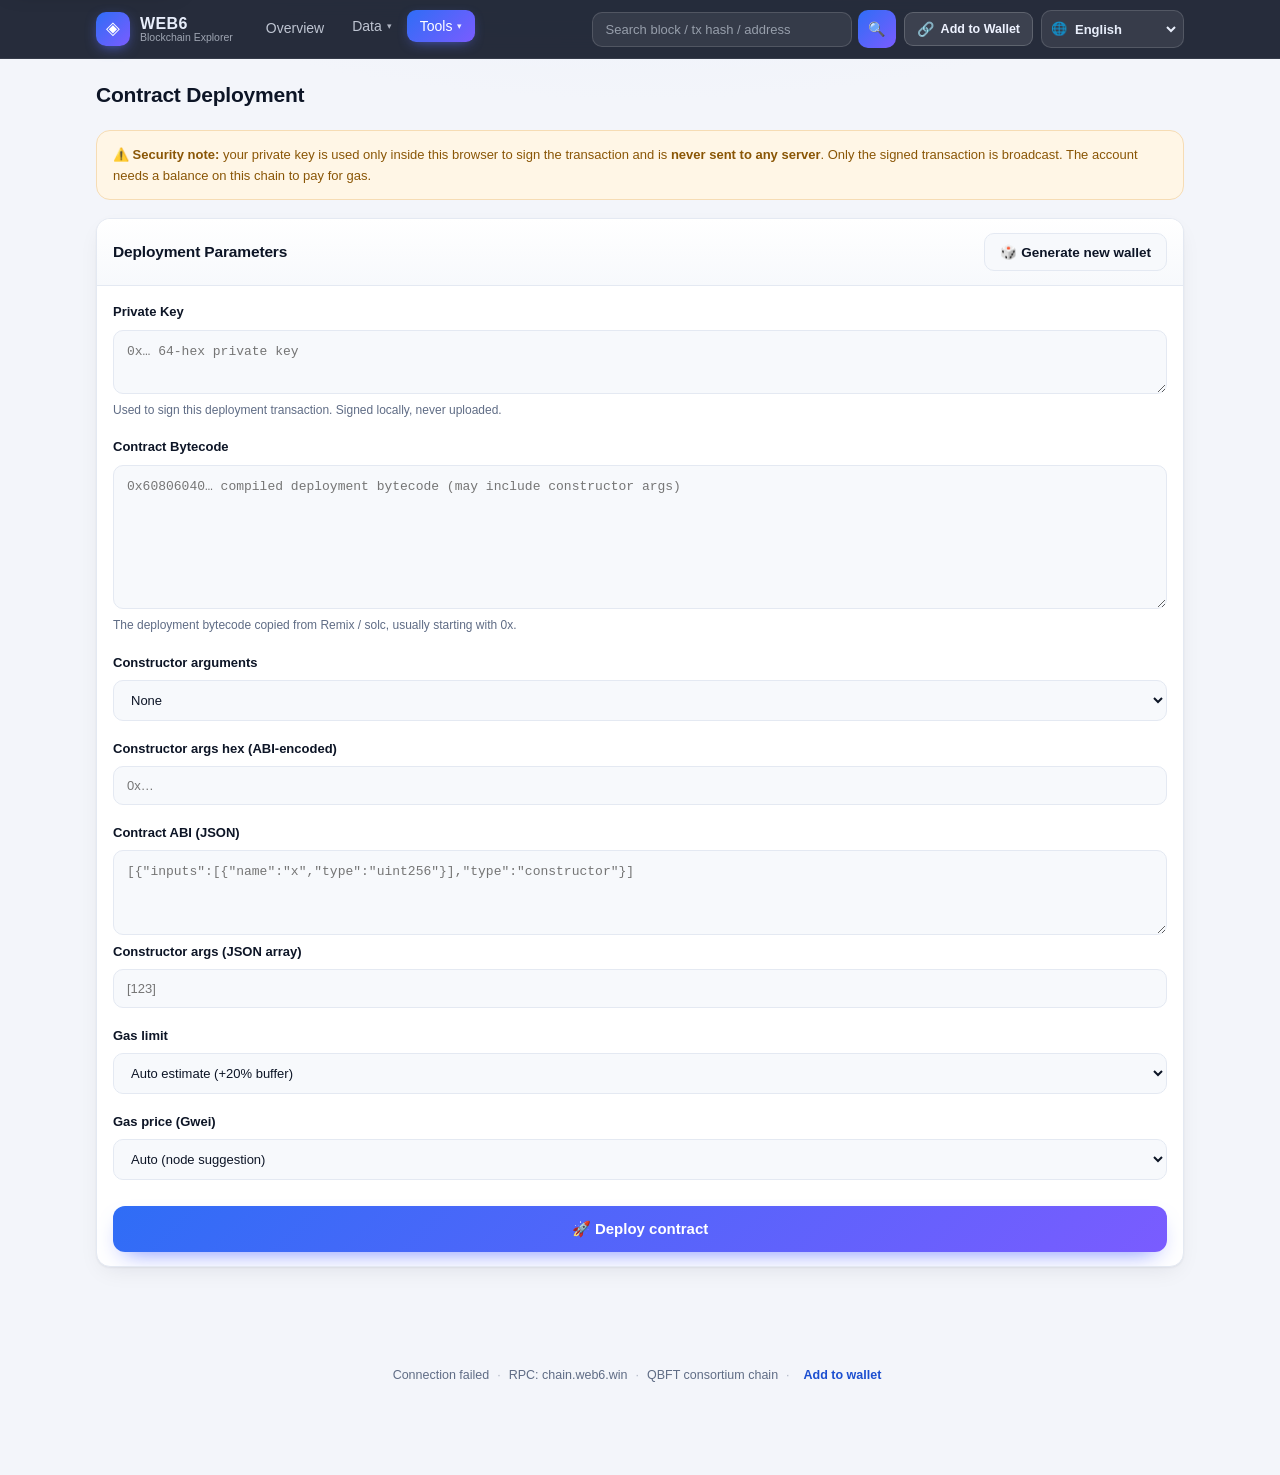
==== deploy.html @ 09efbbb0 "create" ====
<!DOCTYPE html>
<html lang="zh">
<head>
  <meta charset="UTF-8" />
  <!-- 首屏前先定好 <html lang> 與 dir：module script 是延遲執行的，
       等到它跑起來才切 dir，阿拉伯語／烏爾都語使用者會先看到一幀 LTR 版面才翻正。 -->
  <script>
    (function () {
      var RTL = { ar: 1, ur: 1 };
      try {
        var l = localStorage.getItem("web6.lang");
        if (!l) return;
        document.documentElement.lang = l;
        if (RTL[l]) document.documentElement.dir = "rtl";
      } catch (e) { /* 私密模式下 localStorage 不可用，保持預設 */ }
    })();
  </script>
  <meta name="viewport" content="width=device-width, initial-scale=1.0, viewport-fit=cover" />
  <meta name="theme-color" content="#0b1220" />
  <title>WEB6 Blockchain Explorer · Deploy</title>
  <meta name="description" content="WEB6 consortium chain — contract deployment in the browser (local signing, private key never uploaded)" />
  <!-- 社群分享卡：連結在 IM / 社群被轉發時顯示正確標題與摘要 -->
  <meta property="og:type" content="website" />
  <meta property="og:site_name" content="WEB6 Explorer" />
  <meta property="og:title" content="WEB6 Blockchain Explorer · Deploy" />
  <meta property="og:description" content="WEB6 consortium chain — contract deployment in the browser (local signing, private key never uploaded)" />
  <meta property="og:locale" content="zh_CN" />
  <meta name="twitter:card" content="summary" />
  <meta name="twitter:title" content="WEB6 Blockchain Explorer · Deploy" />
  <meta name="twitter:description" content="WEB6 consortium chain — contract deployment in the browser (local signing, private key never uploaded)" />
  <!-- 全站資料都來自此 RPC 節點，預先建連可省掉一次 DNS + TLS 握手 -->
  <link rel="preconnect" href="https://chain.web6.win" crossorigin />
  <link rel="dns-prefetch" href="https://chain.web6.win" />
  <link rel="icon" href="data:image/svg+xml,<svg xmlns='http://www.w3.org/2000/svg' viewBox='0 0 32 32'><rect width='32' height='32' rx='7' fill='%232f6df6'/><text x='16' y='23' font-size='20' text-anchor='middle' fill='white' font-family='sans-serif'>&#9672;</text></svg>" />
  <link rel="stylesheet" href="assets/css/styles.css" />
</head>
<body>
  <!-- 鍵盤 / 螢幕閱讀器：第一個可聚焦元素，可直接跳過頂欄 -->
  <a class="skip-link" href="#view" data-i18n="a11y.skip">跳到主要内容</a>
  <header class="topbar" id="topbar"></header>

  <main id="view" class="view" tabindex="-1">
    <div class="container">
      <div class="page-title">
        <h1 data-i18n="dep.title">合约部署</h1>
      </div>

      <div class="deploy-warn" data-i18n-html="dep.warn"></div>

      <div class="panel">
        <div class="panel-head">
          <h2 data-i18n="dep.params">部署参数</h2>
          <button id="genWallet" class="btn" type="button" data-i18n="dep.genWallet">🎲 生成新钱包</button>
        </div>
        <div class="kv deploy-form">
          <div class="field">
            <label for="privKey" data-i18n="dep.privKey">私钥（Private Key）</label>
            <textarea id="privKey" rows="2" spellcheck="false" data-i18n-ph="dep.privKeyPh"></textarea>
            <div class="hint" data-i18n="dep.privKeyHint"></div>
          </div>

          <div class="field">
            <label for="bytecode" data-i18n="dep.bytecode">合约字节码（Bytecode）</label>
            <textarea id="bytecode" rows="6" spellcheck="false" data-i18n-ph="dep.bytecodePh"></textarea>
            <div class="hint" data-i18n="dep.bytecodeHint"></div>
          </div>

          <div class="field">
            <label for="ctorMode" data-i18n="dep.ctorMode">构造函数参数</label>
            <select id="ctorMode">
              <option value="none" data-i18n="dep.ctorNone">无</option>
              <option value="hex" data-i18n="dep.ctorHex">附加 ABI 编码的 Hex</option>
              <option value="abi" data-i18n="dep.ctorAbi">通过 ABI 自动编码</option>
            </select>
          </div>

          <div class="field" id="ctorHexField" hidden>
            <label for="ctorHex" data-i18n="dep.ctorHexLabel">构造函数参数 Hex（ABI 编码）</label>
            <input id="ctorHex" spellcheck="false" placeholder="0x…" />
          </div>

          <div class="field" id="ctorAbiField" hidden>
            <label for="ctorAbi" data-i18n="dep.ctorAbiLabel">合约 ABI（JSON）</label>
            <textarea id="ctorAbi" rows="3" spellcheck="false" placeholder='[{"inputs":[{"name":"x","type":"uint256"}],"type":"constructor"}]'></textarea>
            <label for="ctorArgs" data-i18n="dep.ctorArgsLabel">构造函数参数（JSON 数组）</label>
            <input id="ctorArgs" spellcheck="false" placeholder="[123]" />
          </div>

          <div class="field">
            <label for="gasMode" data-i18n="dep.gasMode">Gas 上限</label>
            <select id="gasMode">
              <option value="auto" data-i18n="dep.gasAuto">自动估算（含 20% 余量）</option>
              <option value="manual" data-i18n="dep.gasManual">手动设置</option>
            </select>
            <input id="gasLimit" type="number" min="21000" step="1000" placeholder="3000000" hidden />
          </div>

          <div class="field">
            <label for="priceMode" data-i18n="dep.priceMode">Gas 价格（Gwei）</label>
            <select id="priceMode">
              <option value="auto" data-i18n="dep.priceAuto">自动（节点建议）</option>
              <option value="manual" data-i18n="dep.priceManual">手动设置</option>
            </select>
            <input id="gasPrice" type="number" min="0" step="any" placeholder="1" hidden />
          </div>

          <button id="deployBtn" class="deploy-submit" type="button" data-i18n="dep.submit">🚀 部署合约</button>
        </div>
      </div>

      <div id="deployResult"></div>
    </div>
  </main>

  <footer class="footer" id="footer"></footer>

  <nav class="tabbar" id="tabbar"></nav>

  <div id="toast" class="toast" role="status" aria-live="polite"></div>

  <script type="module">
    import { setupChrome } from "./assets/js/chrome.js";
    import { initDeploy } from "./assets/js/deploy.js";
    setupChrome("deploy", initDeploy);
  </script>
  <noscript>
    <p class="noscript">WEB6 區塊鏈瀏覽器需要 JavaScript 才能載入鏈上資料，請開啟 JavaScript 後重新整理。</p>
  </noscript>
</body>
</html>
---- assets/css/styles.css ----
/* =====================================================================
   WEB6 區塊鏈瀏覽器 — 樣式表
   結構： tokens → 基礎 → 頂欄 → Hero → 卡片 → 表格 → 按鈕 → Modal
          → 骨架屏 → 驗證人 → 頁腳/底欄 → 部署表單 → 響應式
   ===================================================================== */

/* ===== Design tokens ===== */
:root {
  --bg: #f3f5fa;
  --bg-grad: radial-gradient(1200px 500px at 50% -200px, #e8eeff 0%, transparent 60%);
  --surface: #ffffff;
  --surface-2: #f7f9fc;
  --surface-3: #eef1f7;
  --text: #0d1526;
  --muted: #5f6c85;
  --border: #e4e9f2;
  --border-strong: #d3dae8;

  --brand-1: #2f6df6;
  --brand-2: #7a5cff;
  --accent: #2f6df6;
  --accent-soft: #e9f0ff;
  --accent-ink: #1c4fd0;

  --ok: #16a34a;
  --fail: #e11d48;
  --pending: #d97706;
  --teal: #0d9488;
  --warn: #b45309;
  /* 文字專用色：--teal / --warn 本身只夠當填色與邊框，直接當文字色壓在
     18% 同色底片上只有 3.02:1 / 3.92:1（12px 需要 4.5:1，a11y 审计实测值）。
     沿用 --accent / --accent-ink 的慣例：不帶後綴的是填色，-ink 才是文字。 */
  --teal-ink: #115e59;   /* 壓在 18% teal 底片上 = 6.12:1 */
  --warn-ink: #92400e;   /* 壓在 18% warn 底片上 = 5.53:1 */

  --shadow-xs: 0 1px 2px rgba(13, 21, 38, .05);
  --shadow: 0 1px 2px rgba(13, 21, 38, .05), 0 8px 24px -8px rgba(13, 21, 38, .10);
  --shadow-lift: 0 2px 6px rgba(13, 21, 38, .07), 0 18px 40px -14px rgba(13, 21, 38, .22);
  --ring: 0 0 0 3px color-mix(in srgb, var(--accent) 26%, transparent);

  --radius-sm: 9px;
  --radius: 14px;
  --radius-lg: 20px;
  --radius-pill: 999px;

  --topbar: #0a1020;
  --topbar-text: #e8eefb;
  --hero-from: #101832;
  --hero-mid: #1a2350;
  --hero-to: #2c1f52;

  --maxw: 1120px;
  --tap: 44px;          /* 最小點擊區 */
  --z-topbar: 50;
  --z-tabbar: 60;
  --z-toast: 200;
  --z-modal: 300;
  --ease: cubic-bezier(.32, .72, 0, 1);
}

@media (prefers-color-scheme: dark) {
  :root {
    --bg: #070b16;
    --bg-grad: radial-gradient(1200px 500px at 50% -200px, #16203c 0%, transparent 60%);
    --surface: #101828;
    --surface-2: #0c1322;
    --surface-3: #161f33;
    --text: #e9eefa;
    --muted: #94a3bf;
    --border: #1d2740;
    --border-strong: #2a3654;
    --accent: #6f9bff;
    --accent-soft: #16233f;
    --accent-ink: #a9c2ff;
    /* 深色模式：同一組 -ink 也要換（不然 teal 文字壓在深底片上只有 3.81:1）。
       深色下要往亮的方向走才夠對比。 */
    --teal-ink: #2dd4bf;   /* 壓在 18% teal 深底片上 = 7.67:1 */
    --warn-ink: #f0a868;   /* 壓在 18% warn 深底片上 = 7.61:1 */
    --shadow: 0 1px 2px rgba(0, 0, 0, .35), 0 10px 30px -10px rgba(0, 0, 0, .55);
    --shadow-lift: 0 2px 8px rgba(0, 0, 0, .4), 0 22px 48px -16px rgba(0, 0, 0, .7);
    --topbar: #060a13;
    --hero-from: #0b1226;
    --hero-mid: #131c42;
    --hero-to: #241a46;
  }
}

/* ===== 基礎 ===== */
* { box-sizing: border-box; }
html { -webkit-text-size-adjust: 100%; }
html, body { margin: 0; padding: 0; }
body {
  font-family: -apple-system, BlinkMacSystemFont, "Segoe UI", "PingFang SC", "Microsoft YaHei", Roboto, Helvetica, Arial, sans-serif;
  background: var(--bg);
  background-image: var(--bg-grad);
  background-repeat: no-repeat;
  background-attachment: fixed;
  color: var(--text);
  font-size: 15px;
  line-height: 1.55;
  -webkit-font-smoothing: antialiased;
  padding-bottom: calc(76px + env(safe-area-inset-bottom, 0px)); /* 行動端底欄占位 */
}
a { color: var(--accent-ink); text-decoration: none; }
a:hover { text-decoration: underline; }
h1, h2, h3 { letter-spacing: -.01em; }
.muted { color: var(--muted); }
.num { font-variant-numeric: tabular-nums; }
:focus-visible { outline: 2px solid var(--accent); outline-offset: 2px; border-radius: 6px; }
html.modal-open, html.modal-open body { overflow: hidden; }

/* 跳至主要內容：平時移出畫面，鍵盤聚焦時才滑入（無障礙） */
.skip-link {
  position: fixed; top: 8px; inset-inline-start: 8px; z-index: var(--z-modal, 100);
  transform: translateY(-160%);
  background: var(--accent); color: #fff; font-weight: 700; font-size: 14px;
  padding: 10px 16px; border-radius: 10px; box-shadow: 0 8px 24px -8px rgba(8, 13, 26, .5);
  transition: transform .18s var(--ease, ease-out);
}
.skip-link:focus { transform: none; text-decoration: none; }

/* 關閉 JavaScript 時的回退提示 */
.noscript {
  max-width: 620px; margin: 64px auto; padding: 18px 20px;
  background: var(--surface); border: 1px solid var(--border); border-inline-start: 4px solid var(--warn, #d98324);
  border-radius: var(--radius, 12px); color: var(--text); line-height: 1.6;
}

/* ===== 頂欄 ===== */
.topbar {
  position: sticky; top: 0; z-index: var(--z-topbar);
  background: var(--topbar); /* 舊瀏覽器回退 */
  background: color-mix(in srgb, var(--topbar) 88%, transparent);
  -webkit-backdrop-filter: saturate(180%) blur(14px);
  backdrop-filter: saturate(180%) blur(14px);
  color: var(--topbar-text);
  border-bottom: 1px solid rgba(255, 255, 255, .07);
}
.topbar-inner {
  max-width: var(--maxw); margin: 0 auto;
  display: flex; align-items: center; gap: 14px;
  flex-wrap: wrap;
  padding: 10px 16px;
  min-height: 54px;
}
.topbar-right { margin-inline-start: auto; display: flex; align-items: center; gap: 8px; min-width: 0; }

.brand { display: flex; align-items: center; gap: 10px; color: var(--topbar-text); flex: 0 0 auto; }
.brand:hover { text-decoration: none; }
.brand-logo {
  width: 34px; height: 34px; border-radius: 10px;
  display: grid; place-items: center;
  background: linear-gradient(135deg, var(--brand-1), var(--brand-2));
  font-size: 18px; color: #fff; flex: 0 0 auto;
  box-shadow: 0 4px 14px -4px rgba(90, 110, 255, .8);
}
.brand-text { display: flex; flex-direction: column; line-height: 1.08; min-width: 0; }
.brand-text strong { font-size: 16px; letter-spacing: .4px; }
.brand-text small { font-size: 10.5px; opacity: .62; }

/* 主導航（桌面 / 平板可見，手機改用底部 Tab）
   注意一律用 `>` 或 .nav-group-btn 限定：下拉面板裡的連結也是 .nav-main 的後代，
   若讓它們吃到這組「深色頂欄」配色，在淺色面板上會變成看不見的深字。 */
.nav-main { display: flex; gap: 2px; margin-inline-start: 6px; }
.nav-main > a, .nav-main .nav-group-btn {
  color: var(--topbar-text); opacity: .78;
  padding: 8px 13px; border-radius: var(--radius-sm);
  font-size: 14px; font-weight: 500;
  transition: background .16s, opacity .16s;
}
.nav-main > a:hover, .nav-main .nav-group-btn:hover {
  background: rgba(255, 255, 255, .09); text-decoration: none; opacity: 1;
}
.nav-main > a.active, .nav-main .nav-group-btn.active {
  opacity: 1; color: #fff;
  background: linear-gradient(135deg, var(--brand-1), var(--brand-2));
  box-shadow: 0 4px 14px -6px rgba(90, 110, 255, .9);
}

/* 下拉分組（資料 / 工具） */
.nav-group { position: relative; }
.nav-group-btn {
  display: inline-flex; align-items: center; gap: 5px;
  background: none; border: 0; font-family: inherit; cursor: pointer;
  -webkit-tap-highlight-color: transparent;
}
.nav-group-btn:focus-visible, .nav-menu a:focus-visible,
.tab-group-btn:focus-visible, .tab-sheet a:focus-visible {
  outline: 2px solid var(--accent); outline-offset: 2px;
}
/* 展開時箭頭翻轉：這是「目前哪一組是開的」的唯一靜態提示 */
.nav-caret { font-size: 9px; line-height: 1; opacity: .9; transition: transform .16s; }
.nav-group.is-open > .nav-group-btn .nav-caret { transform: rotate(180deg); }

.nav-menu {
  display: none;
  position: absolute; top: calc(100% + 6px); inset-inline-start: 0;
  min-width: 176px; margin: 0; padding: 6px; list-style: none;
  background: var(--surface); border: 1px solid var(--border);
  border-radius: var(--radius); box-shadow: var(--shadow-lift);
  z-index: calc(var(--z-topbar) + 1);
}
.nav-group.is-open > .nav-menu { display: block; }
.nav-menu a {
  display: flex; align-items: center; gap: 9px;
  padding: 9px 11px; border-radius: var(--radius-sm);
  color: var(--text); font-size: 13.5px; font-weight: 600; white-space: nowrap;
}
.nav-menu a:hover { background: var(--surface-2); text-decoration: none; }
.nav-menu a.active {
  color: var(--brand-1);
  background: color-mix(in srgb, var(--brand-1) 12%, transparent);
}
.nav-menu-ico { font-size: 15px; line-height: 1; }

/* 語言切換 */
.lang-switch {
  display: inline-flex; align-items: center; gap: 2px;
  background: rgba(255, 255, 255, .08);
  border: 1px solid rgba(255, 255, 255, .14);
  border-radius: 10px; height: 38px; padding: 0 4px 0 9px; flex: 0 0 auto;
  transition: border-color .16s, background .16s;
}
.lang-switch:hover { border-color: rgba(255, 255, 255, .3); }
/* 焦點指示畫在外框（原本 select 被 outline:none 去掉了指示，鍵盤使用者看不到焦點） */
.lang-switch:focus-within {
  border-color: var(--accent);
  box-shadow: 0 0 0 2px color-mix(in srgb, var(--accent) 40%, transparent);
  box-shadow: 0 0 0 2px rgba(47, 109, 246, .4);
}
.lang-globe { font-size: 13px; opacity: .8; }
.lang-select {
  background: transparent; border: none; cursor: pointer;
  color: var(--topbar-text); font-size: 13px; font-weight: 600;
  padding: 8px 2px; font-family: inherit; max-width: 110px;
}
/* 焦點：外框已由 .lang-switch:focus-within 提供指示，故移除原生 outline；
   同時把字級提到 16px —— iOS 對 < 16px 的控制項會在聚焦時自動放大整個頁面，
   而 max-width 固定，所以頂欄不會被擠動。 */
.lang-select:focus { outline: none; font-size: 16px; }
.lang-select option { color: #0d1526; background: #fff; }

/* 搜尋 */
.search { display: flex; align-items: center; gap: 6px; min-width: 0; }
.search input {
  width: 260px; max-width: 40vw;
  padding: 9px 13px; border-radius: 10px;
  border: 1px solid rgba(255, 255, 255, .14);
  background: rgba(255, 255, 255, .07); color: var(--topbar-text); font-size: 13px;
  transition: border-color .16s, background .16s, box-shadow .16s;
}
.search input::placeholder { color: rgba(232, 238, 251, .55); }
.search input:focus {
  outline: none; border-color: var(--brand-1);
  background: rgba(255, 255, 255, .13); box-shadow: 0 0 0 3px rgba(47, 109, 246, .25);
}
.search button {
  border: none; background: linear-gradient(135deg, var(--brand-1), var(--brand-2));
  color: #fff; cursor: pointer; flex: 0 0 auto;
  width: 38px; height: 38px; border-radius: 10px; font-size: 14px;
  transition: filter .16s, transform .16s;
}
.search button:hover { filter: brightness(1.1); }
.search button:active { transform: scale(.95); }

/* ===== 內容 ===== */
.view { max-width: var(--maxw); margin: 0 auto; padding: 20px 16px 40px; }
.container { display: flex; flex-direction: column; gap: 18px; }

/* ===== Hero ===== */
.hero {
  position: relative; overflow: hidden;
  border-radius: var(--radius-lg);
  padding: 22px 24px;
  color: #eef2ff;
  background: linear-gradient(135deg, var(--hero-from), var(--hero-mid) 48%, var(--hero-to));
  box-shadow: 0 18px 40px -18px rgba(20, 30, 80, .7), inset 0 0 0 1px rgba(255, 255, 255, .07);
}
.hero-glow {
  position: absolute; inset: -40% -10% auto auto; width: 460px; height: 460px;
  background: radial-gradient(circle at 50% 50%, rgba(122, 92, 255, .5), transparent 62%);
  filter: blur(10px); pointer-events: none;
  animation: aurora 16s var(--ease) infinite alternate;
}
.hero-glow::after {
  content: ""; position: absolute; inset-inline-start: -260px; top: 120px; width: 380px; height: 380px;
  background: radial-gradient(circle at 50% 50%, rgba(47, 109, 246, .45), transparent 62%);
}
@keyframes aurora {
  from { transform: translate3d(0, 0, 0) scale(1); }
  to   { transform: translate3d(-40px, 26px, 0) scale(1.12); }
}
.hero-top { position: relative; display: flex; align-items: flex-start; gap: 14px; flex-wrap: wrap; }
.hero-id { display: flex; align-items: center; gap: 13px; min-width: 0; }
.hero-logo {
  width: 46px; height: 46px; border-radius: 14px; flex: 0 0 auto;
  display: grid; place-items: center; font-size: 24px; color: #fff;
  background: linear-gradient(135deg, var(--brand-1), var(--brand-2));
  box-shadow: 0 8px 22px -8px rgba(122, 92, 255, .95);
}
.hero-id-text { min-width: 0; }
.hero-title {
  margin: 0; font-size: 23px; font-weight: 800; letter-spacing: .3px;
  display: flex; align-items: center; gap: 9px; flex-wrap: wrap;
}
.hero-tag {
  font-size: 11px; font-weight: 700; letter-spacing: .3px;
  padding: 3px 9px; border-radius: var(--radius-pill);
  background: rgba(255, 255, 255, .14); color: #dbe4ff;
  border: 1px solid rgba(255, 255, 255, .16);
}
.hero-meta { margin: 4px 0 0; font-size: 12.5px; color: rgba(214, 224, 255, .72); }
.hero-top-right { margin-inline-start: auto; display: flex; align-items: center; gap: 8px; }

.hero-live {
  position: relative; margin-top: 18px;
  display: flex; align-items: baseline; gap: 9px; flex-wrap: wrap;
}
.hero-live-label { font-size: 12.5px; color: rgba(214, 224, 255, .7); font-weight: 600; }
.hero-live-hash { font-size: 15px; color: rgba(214, 224, 255, .45); }
.hero-height-value {
  font-size: clamp(28px, 7vw, 40px); font-weight: 800; line-height: 1.1;
  letter-spacing: -.5px; font-variant-numeric: tabular-nums;
  background: linear-gradient(120deg, #ffffff, #b9c8ff);
  -webkit-background-clip: text; background-clip: text; color: transparent;
}
.hero-live-state {
  font-size: 11.5px; font-weight: 700; color: #8ef0bb;
  background: rgba(34, 197, 94, .16); border: 1px solid rgba(34, 197, 94, .3);
  padding: 2px 9px; border-radius: var(--radius-pill); white-space: nowrap;
}

.hero-actions { position: relative; margin-top: 20px; display: flex; gap: 10px; flex-wrap: wrap; }

.badge {
  font-size: 12px; font-weight: 700; padding: 4px 11px; border-radius: var(--radius-pill);
  background: var(--accent-soft); color: var(--accent-ink);
  border: 1px solid transparent; white-space: nowrap;
}
/* 文字色 #9f4a08 = 5.17:1（原 #b45309 只有 4.28:1，12px 未達 AA 4.5:1） */
.badge-qbft { background: #ffe9d6; color: #9f4a08; }
.hero .badge-qbft {
  background: rgba(251, 191, 36, .16); color: #ffd08a;
  border-color: rgba(251, 191, 36, .28);
}
@media (prefers-color-scheme: dark) { .badge-qbft { background: #3a2410; color: #f0a868; } }

.dot-live {
  width: 8px; height: 8px; border-radius: 50%; background: #22c55e; flex: 0 0 auto;
  box-shadow: 0 0 0 0 rgba(34, 197, 94, .6); animation: pulse 1.8s infinite;
}
@keyframes pulse {
  0% { box-shadow: 0 0 0 0 rgba(34, 197, 94, .55); }
  70% { box-shadow: 0 0 0 8px rgba(34, 197, 94, 0); }
  100% { box-shadow: 0 0 0 0 rgba(34, 197, 94, 0); }
}
.live-pill {
  display: inline-flex; align-items: center; gap: 6px;
  font-size: 12px; font-weight: 600; color: var(--ok);
  background: color-mix(in srgb, var(--ok) 10%, transparent);
  border: 1px solid color-mix(in srgb, var(--ok) 24%, transparent);
  padding: 3px 10px; border-radius: var(--radius-pill); white-space: nowrap;
}

/* ===== 面板 ===== */
.panel {
  background: var(--surface); border: 1px solid var(--border);
  border-radius: var(--radius); box-shadow: var(--shadow); overflow: hidden;
}
.panel + .panel { margin-top: 0; }
.panel-head {
  display: flex; align-items: center; justify-content: space-between; gap: 10px;
  padding: 14px 16px; border-bottom: 1px solid var(--border);
  background: linear-gradient(180deg, var(--surface), var(--surface-2));
}
.panel-head h2 { margin: 0; font-size: 15.5px; font-weight: 700; }
.panel-head > .live-pill, .panel-head > .badge { flex: 0 0 auto; }
.panel-head > .panel-head-actions { margin-inline-start: auto; display: flex; align-items: center; gap: 8px; }
/* 垂直 padding 只擴大點擊區（不改行盒高度）：WCAG 2.5.8 AA 要求 24×24 */
.more { font-size: 13px; font-weight: 600; white-space: nowrap; padding: 3px 2px; }

.page-title { display: flex; align-items: center; gap: 12px; flex-wrap: wrap; }
.page-title h1 { margin: 0; font-size: 21px; font-weight: 800; }
.title-actions { margin-inline-start: auto; display: flex; gap: 8px; align-items: center; flex-wrap: wrap; }

/* ===== 統計卡片 ===== */
.stat-grid { display: grid; gap: 12px; grid-template-columns: repeat(4, minmax(0, 1fr)); }
.stat-grid.small { grid-template-columns: repeat(4, minmax(0, 1fr)); }
.stat-card {
  display: flex; align-items: center; gap: 12px;
  background: var(--surface); border: 1px solid var(--border);
  border-radius: var(--radius); padding: 15px 16px;
  box-shadow: var(--shadow); position: relative; overflow: hidden;
  transition: transform .2s var(--ease), box-shadow .2s var(--ease), border-color .2s;
}
.stat-card::after {
  content: ""; position: absolute; inset-inline-start: 0; top: 14%; bottom: 14%; width: 3px;
  border-radius: 0 3px 3px 0; background: var(--accent);
}
.stat-card:hover { transform: translateY(-2px); box-shadow: var(--shadow-lift); border-color: var(--border-strong); }
.stat-ico {
  width: 38px; height: 38px; border-radius: 11px; flex: 0 0 auto;
  display: grid; place-items: center; font-size: 17px;
  background: var(--surface-3); color: var(--accent-ink);
}
.stat-body { min-width: 0; flex: 1; }
.stat-label { font-size: 12.5px; color: var(--muted); font-weight: 600; }
.stat-value {
  font-size: 21px; font-weight: 800; margin-top: 3px;
  font-variant-numeric: tabular-nums; letter-spacing: -.3px;
}
.stat-sub { font-size: 11.5px; color: var(--muted); margin-top: 1px; }
.stat-card.accent-blue::after { background: #2f6df6; }
.stat-card.accent-blue .stat-ico { background: #e9f0ff; color: #1c4fd0; }
.stat-card.accent-green::after { background: #16a34a; }
.stat-card.accent-green .stat-ico { background: #e6f7ee; color: #12803c; }
.stat-card.accent-purple::after { background: #7a5cff; }
.stat-card.accent-purple .stat-ico { background: #efeaff; color: #6338f0; }
.stat-card.accent-orange::after { background: #f59e0b; }
.stat-card.accent-orange .stat-ico { background: #fff3e0; color: #b45309; }
.stat-card.accent-red::after { background: #e11d48; }
.stat-card.accent-red .stat-ico { background: #ffeaef; color: #c00f3c; }
.stat-card.accent-teal::after { background: #0d9488; }
.stat-card.accent-teal .stat-ico { background: #e2f6f4; color: #0b7268; }
@media (prefers-color-scheme: dark) {
  .stat-card.accent-blue .stat-ico { background: #16233f; color: #8fb0ff; }
  .stat-card.accent-green .stat-ico { background: #0f2a1a; color: #6ee7a8; }
  .stat-card.accent-purple .stat-ico { background: #211a3d; color: #b9a4ff; }
  .stat-card.accent-orange .stat-ico { background: #33240c; color: #f5c072; }
  .stat-card.accent-red .stat-ico { background: #35121e; color: #ff8fa8; }
  .stat-card.accent-teal .stat-ico { background: #0c2c29; color: #5fd8ce; }
}

/* ===== 響應式表格 ===== */
.rtable-wrap { width: 100%; overflow-x: auto; -webkit-overflow-scrolling: touch; }
.rtable { width: 100%; min-width: 0; }
.rhead, .rrow {
  display: grid; grid-template-columns: var(--cols);
  gap: 10px; padding: 11px 16px; align-items: center;
}
.rhead {
  font-size: 11.5px; color: var(--muted); font-weight: 700;
  text-transform: uppercase; letter-spacing: .5px;
  border-bottom: 1px solid var(--border);
  background: var(--surface-2);
  position: sticky; top: 0; z-index: 1;
}
.rrow { border-bottom: 1px solid var(--border); font-size: 13.5px; transition: background .12s; }
.rrow:last-child { border-bottom: none; }
.rrow:hover { background: var(--surface-2); }
.rcell { min-width: 0; overflow: hidden; text-overflow: ellipsis; }
.rempty, .empty-box {
  padding: 40px 18px; text-align: center; color: var(--muted); font-size: 14px;
}
.empty-box::before {
  content: "🗂"; display: block; font-size: 26px; opacity: .5; margin-bottom: 10px;
}
/* 行內雜湊連結：垂直內距不會改變行高（inline 不撐行盒），但把可點區域擴到 ≥24px
   —— 符合 WCAG 2.5.8 (AA) 的最小目標尺寸 */
.hash-link { font-family: ui-monospace, SFMono-Regular, Menlo, Consolas, monospace; font-size: 12.5px; padding: 5px 0; }
.link { font-weight: 600; }
.tag {
  display: inline-block; font-size: 11.5px; font-weight: 700; padding: 2px 8px;
  border-radius: 6px; background: var(--surface-2); color: var(--muted);
  border: 1px solid var(--border); white-space: nowrap;
}
.tag-ok { background: #e5f7ec; color: var(--ok); border-color: #bce9cd; }
.tag-fail { background: #fde8ec; color: var(--fail); border-color: #f6c9d2; }
.tag-pending { background: #fdf1e0; color: var(--pending); border-color: #f6dcb4; }
.tag-contract { background: #eef1ff; color: #4453d6; border-color: #d6ddff; }
.tag-in { background: #e5f7ec; color: var(--ok); border-color: #bce9cd; }
.tag-out { background: #fde8ec; color: var(--fail); border-color: #f6c9d2; }
@media (prefers-color-scheme: dark) {
  .tag-ok { background: #0f2e1c; color: #5fd99a; border-color: #1c4d33; }
  .tag-fail { background: #381521; color: #ff8095; border-color: #5a2233; }
  .tag-pending { background: #3a2c10; color: #f0b35e; border-color: #5a4318; }
  .tag-contract { background: #1c2240; color: #9aa8ff; border-color: #2a3260; }
  .tag-in { background: #0f2e1c; color: #5fd99a; border-color: #1c4d33; }
  .tag-out { background: #381521; color: #ff8095; border-color: #5a2233; }
}

/* ===== KV 表 ===== */
.kv { padding: 6px 16px 14px; }
.kv-row {
  display: grid; grid-template-columns: 190px 1fr; gap: 14px;
  padding: 12px 0; border-bottom: 1px solid var(--border); font-size: 13.5px;
}
.kv-row:last-child { border-bottom: none; }
.kv-key { color: var(--muted); font-weight: 600; }
.kv-val { word-break: break-all; min-width: 0; }
.balance-value { font-size: 15px; font-weight: 700; }

/* ===== 單值 / 代碼 ===== */
.mono { font-family: ui-monospace, SFMono-Regular, Menlo, Consolas, monospace; font-size: 12.5px; word-break: break-all; }
.mono.small { font-size: 11.5px; }
.mono-wrap { display: inline-flex; align-items: center; gap: 6px; max-width: 100%; }
.code-box {
  margin: 0; max-height: 220px; overflow: auto; white-space: pre-wrap; word-break: break-all;
  background: var(--surface-2); border: 1px solid var(--border); border-radius: 10px;
  padding: 12px 14px; font-family: ui-monospace, SFMono-Regular, Menlo, Consolas, monospace;
  font-size: 12px; line-height: 1.5; color: var(--text); max-width: 100%;
}
.copy-btn {
  border: 1px solid var(--border); background: var(--surface-2); color: var(--muted);
  /* 內距讓點擊區 ≥24×24（WCAG 2.5.8 AA） */
  border-radius: 6px; cursor: pointer; padding: 4px 7px; font-size: 12px; line-height: 1.35;
  transition: color .14s, border-color .14s;
}
.copy-btn:hover { color: var(--accent-ink); border-color: var(--accent); }

/* ===== 按鈕系統 ===== */
.btn {
  display: inline-flex; align-items: center; justify-content: center; gap: 7px;
  padding: 9px 15px; border-radius: 10px; font-size: 13.5px; font-weight: 700;
  background: var(--surface-2); color: var(--text);
  border: 1px solid var(--border); cursor: pointer; font-family: inherit;
  transition: transform .14s var(--ease), filter .14s, box-shadow .14s, border-color .14s, background .14s;
  white-space: nowrap; text-decoration: none; min-height: 38px;
}
.btn:hover { text-decoration: none; border-color: var(--border-strong); }
.btn:active { transform: scale(.98); }
.btn:disabled { opacity: .55; cursor: not-allowed; transform: none; }

.btn-primary {
  background: linear-gradient(135deg, var(--brand-1), var(--brand-2));
  color: #fff; border-color: transparent;
  box-shadow: 0 8px 20px -10px rgba(90, 110, 255, .95);
}
.btn-primary:hover { filter: brightness(1.07); border-color: transparent; }
.btn-primary.is-added {
  background: linear-gradient(135deg, #16a34a, #0d9488);
  box-shadow: 0 8px 20px -10px rgba(16, 163, 74, .9);
}
.btn-primary.is-busy { cursor: progress; }

.btn-ghost { background: var(--surface); color: var(--text); }
.btn-ghost:hover { color: var(--accent-ink); border-color: var(--accent); }

.btn-ghost-on-dark {
  background: rgba(255, 255, 255, .1); color: #eef2ff;
  border-color: rgba(255, 255, 255, .18); backdrop-filter: blur(6px);
}
.btn-ghost-on-dark:hover { background: rgba(255, 255, 255, .18); border-color: rgba(255, 255, 255, .34); }

.btn-lg { padding: 12px 20px; font-size: 14.5px; min-height: 46px; border-radius: 12px; }
.btn-sm { padding: 7px 12px; font-size: 12.5px; min-height: 34px; border-radius: 9px; }
.btn-block { width: 100%; }

.icon-btn {
  width: 38px; height: 38px; flex: 0 0 auto;
  display: inline-grid; place-items: center;
  border-radius: 10px; cursor: pointer; font-size: 15px;
  background: rgba(255, 255, 255, .08); color: var(--topbar-text);
  border: 1px solid rgba(255, 255, 255, .14);
  transition: background .15s, transform .15s, border-color .15s;
}
.icon-btn:hover { background: rgba(255, 255, 255, .16); border-color: rgba(255, 255, 255, .3); }
.icon-btn:active { transform: scale(.94); }
.icon-btn-sm {
  width: 30px; height: 30px; font-size: 13px; border-radius: 8px;
  background: var(--surface-2); color: var(--muted); border-color: var(--border);
}
.icon-btn-sm:hover { color: var(--accent-ink); border-color: var(--accent); background: var(--surface-2); }

/* 頂欄裡的錢包按鈕（深色背景） */
.topbar-wallet {
  background: rgba(255, 255, 255, .1); color: #eef2ff; border-color: rgba(255, 255, 255, .18);
  box-shadow: none;
}
.topbar-wallet:hover { background: rgba(255, 255, 255, .18); border-color: rgba(255, 255, 255, .34); filter: none; }
.topbar-wallet.is-added { background: rgba(34, 197, 94, .2); border-color: rgba(34, 197, 94, .4); color: #a7f3c4; }
.wallet-btn-ico { font-size: 14px; line-height: 1; }

/* ===== 分頁 ===== */
.pagination { display: flex; gap: 6px; flex-wrap: wrap; justify-content: center; padding: 16px; }
.page-btn {
  border: 1px solid var(--border); background: var(--surface); color: var(--text);
  padding: 7px 12px; border-radius: 8px; cursor: pointer; font-size: 13px; font-weight: 600;
  min-height: 36px; transition: border-color .14s, color .14s, background .14s;
}
.page-btn:hover:not(:disabled) { border-color: var(--accent); color: var(--accent-ink); }
.page-btn.active { background: linear-gradient(135deg, var(--brand-1), var(--brand-2)); color: #fff; border-color: transparent; }
.page-btn:disabled { opacity: .4; cursor: not-allowed; }

/* ===== 驗證人 ===== */
.valid-grid { display: grid; gap: 12px; grid-template-columns: repeat(2, minmax(0, 1fr)); padding: 16px; }
.valid-card {
  display: flex; gap: 12px; align-items: center;
  border: 1px solid var(--border); border-radius: 12px; padding: 13px 15px;
  background: var(--surface-2);
  transition: border-color .16s, transform .16s var(--ease), box-shadow .16s;
}
.valid-card:hover { border-color: var(--border-strong); transform: translateY(-1px); box-shadow: var(--shadow); }
.valid-avatar {
  width: 44px; height: 44px; border-radius: 12px; flex: 0 0 auto;
  display: grid; place-items: center; font-weight: 800; color: #fff; font-size: 15px;
  /* 刻意不用品牌漸層（--brand-2 起的 #7a5cff 只有 4.37:1）：15px 白字需 ≥4.5:1，
     這兩個色停分別是 5.44:1 / 5.62:1。 */
  background: linear-gradient(135deg, #6a4cec, #2a5fd9);
  box-shadow: 0 6px 16px -8px rgba(90, 110, 255, .95);
}
.valid-body { flex: 1; min-width: 0; }
.valid-addr { margin-bottom: 5px; }
.valid-meta { display: flex; justify-content: space-between; gap: 10px; font-size: 12px; color: var(--muted); margin-bottom: 7px; }
.valid-bar { height: 6px; border-radius: var(--radius-pill); background: var(--border); overflow: hidden; }
.valid-bar-fill {
  height: 100%; border-radius: var(--radius-pill);
  background: linear-gradient(90deg, var(--brand-1), var(--brand-2));
  transition: width .5s var(--ease);
}

/* ===== 頁腳 / 底部 Tab ===== */
.footer {
  max-width: var(--maxw); margin: 0 auto; padding: 18px 16px 8px;
  color: var(--muted); font-size: 12.5px; text-align: center;
  display: flex; gap: 8px; justify-content: center; flex-wrap: wrap; align-items: center;
}
.footer-sep { opacity: .45; }
.footer-link {
  /* 內距讓觸控高度 ≥24px（WCAG 2.5.8 AA 最小目標尺寸） */
  background: none; border: none; padding: 5px 6px; cursor: pointer;
  color: var(--accent-ink); font: inherit; font-weight: 700; border-radius: 6px;
}
.footer-link:hover { text-decoration: underline; }

.tabbar {
  position: fixed; left: 0; right: 0; bottom: 0; z-index: var(--z-tabbar);
  display: none;
  background: var(--surface); /* 舊瀏覽器回退 */
  background: color-mix(in srgb, var(--surface) 92%, transparent);
  -webkit-backdrop-filter: saturate(180%) blur(14px);
  backdrop-filter: saturate(180%) blur(14px);
  border-top: 1px solid var(--border);
  box-shadow: 0 -4px 20px -6px rgba(13, 21, 38, .14);
  padding-bottom: env(safe-area-inset-bottom, 0);
}
/* 底欄每一格等寬：直達連結與分組容器共用同一條規則。
   一律用 `>` 限定——分組面板裡的連結也是 .tabbar 的後代，吃到這些規則會被排成直式小字。 */
.tabbar > a, .tabbar > .tab-group { flex: 1 1 0; min-width: 0; }
.tabbar > a, .tabbar .tab-group-btn {
  display: flex; flex-direction: column; align-items: center; justify-content: center; gap: 3px;
  /* 標籤字級隨視口流體縮放：多欄並排時，西/法語長標籤（Herramientas）
     在 320px 窄機仍不裁切，其餘寬度維持 11px 的標準底部標籤字級。
     左右內距收到 1px，把寬度全部讓給文字（圖示在上方，不佔水平空間）。 */
  padding: 9px 1px 10px;
  font-size: clamp(10px, 2.95vw, 11px); letter-spacing: -.2px;
  color: var(--muted); font-weight: 600;
  white-space: nowrap; overflow: hidden; text-overflow: ellipsis;
  transition: color .16s;
  position: relative;
}
/* 分組按鈕：只補回 <button> 被瀏覽器加上的預設外觀，其餘與直達連結完全一致 */
.tabbar .tab-group-btn {
  width: 100%; background: none; border: 0; font-family: inherit; cursor: pointer;
  -webkit-tap-highlight-color: transparent;
}
.tabbar > a .ico, .tabbar .tab-group-btn .ico { font-size: 19px; line-height: 1; }
/* ≤360px 的窄機：把左右內距歸零、字距再收緊 0.15px，換回約 4px 緩衝；
   字級不動，避免犧牲可讀性。 */
@media (max-width: 360px) {
  .tabbar > a, .tabbar .tab-group-btn { padding-inline: 0; letter-spacing: -.35px; }
}
/* 標籤本體才能吃省略號：<a> 是 flex 容器，text-overflow 對它的子項無效。
   這樣任何語言的長標籤最多退化成「Transaccione…」，而不是被切掉半個字母。 */
.tabbar .tab-label {
  display: block; max-width: 100%;
  white-space: nowrap; overflow: hidden; text-overflow: ellipsis;
}
.tabbar > a.active, .tabbar .tab-group-btn.active { color: var(--accent-ink); }
.tabbar > a.active .ico, .tabbar .tab-group-btn.active .ico { transform: translateY(-1px); }
.tabbar > a.active::before, .tabbar .tab-group-btn.active::before {
  content: ""; position: absolute; top: 0; width: 26px; height: 3px;
  border-radius: 0 0 3px 3px; background: linear-gradient(90deg, var(--brand-1), var(--brand-2));
}

/* 分組面板：貼在底欄上緣升起（.tabbar 是 fixed，故 bottom:100% 即底欄頂端）。
   不做遮罩——點面板以外只收合、不攔截點擊，使用者可以直接點到後面的內容。 */
.tab-sheet {
  display: none;
  position: absolute; bottom: 100%; inset-inline: 0;
  margin: 0; padding: 6px; list-style: none;
  background: var(--surface); border: 1px solid var(--border); border-bottom: 0;
  border-radius: var(--radius) var(--radius) 0 0;
  box-shadow: 0 -14px 34px -14px rgba(13, 21, 38, .3);
}
.tab-group.is-open > .tab-sheet { display: block; }
.tab-sheet a {
  display: flex; align-items: center; gap: 12px;
  padding: 12px 16px; min-height: 46px; border-radius: var(--radius-sm);
  color: var(--text); font-size: 14.5px; font-weight: 600;
}
.tab-sheet a:hover { background: var(--surface-2); text-decoration: none; }
.tab-sheet a.active {
  color: var(--brand-1);
  background: color-mix(in srgb, var(--brand-1) 12%, transparent);
}
.tab-sheet .ico { font-size: 18px; line-height: 1; }

/* ===== Modal（桌面居中 / 手機底部抽屜）===== */
.modal-root { position: fixed; inset: 0; z-index: var(--z-modal); }
.modal-backdrop {
  position: absolute; inset: 0;
  background: rgba(8, 13, 26, .55);
  -webkit-backdrop-filter: blur(4px); backdrop-filter: blur(4px);
  display: flex; align-items: center; justify-content: center; padding: 20px;
  animation: fade-in .18s var(--ease);
}
@keyframes fade-in { from { opacity: 0; } to { opacity: 1; } }
@keyframes pop-in { from { opacity: 0; transform: translateY(12px) scale(.98); } to { opacity: 1; transform: none; } }
@keyframes sheet-up { from { transform: translateY(100%); } to { transform: none; } }
.modal-panel {
  width: 100%; max-width: 480px; max-height: min(86vh, 760px);
  display: flex; flex-direction: column;
  background: var(--surface); color: var(--text);
  border: 1px solid var(--border); border-radius: var(--radius-lg);
  box-shadow: 0 30px 70px -20px rgba(8, 13, 26, .6);
  overflow: hidden; animation: pop-in .22s var(--ease);
}
.modal-head {
  display: flex; align-items: flex-start; gap: 12px;
  padding: 18px 18px 14px; border-bottom: 1px solid var(--border);
}
.modal-head-text { min-width: 0; flex: 1; }
.modal-head h2 { margin: 0; font-size: 17px; font-weight: 800; }
.modal-sub { margin: 4px 0 0; font-size: 12.5px; color: var(--muted); }
.modal-close {
  background: var(--surface-2); color: var(--muted);
  border-color: var(--border); width: 34px; height: 34px;
}
.modal-close:hover { background: var(--surface-2); color: var(--fail); border-color: var(--fail); }
.modal-body { padding: 16px 18px; overflow-y: auto; display: flex; flex-direction: column; gap: 14px; }
.modal-footer {
  padding: 14px 18px calc(14px + env(safe-area-inset-bottom, 0px));
  border-top: 1px solid var(--border); background: var(--surface-2);
  display: flex; flex-direction: column; gap: 8px;
}
.modal-note { margin: 0; font-size: 12px; color: var(--muted); line-height: 1.6; }

.wallet-status {
  display: flex; align-items: center; gap: 9px;
  padding: 11px 14px; border-radius: 12px; font-size: 13px; font-weight: 600;
  border: 1px solid var(--border); background: var(--surface-2);
}
.wallet-status-dot { width: 9px; height: 9px; border-radius: 50%; background: var(--muted); flex: 0 0 auto; }
.wallet-status.is-on { background: color-mix(in srgb, var(--ok) 9%, transparent); border-color: color-mix(in srgb, var(--ok) 26%, transparent); color: var(--ok); }
.wallet-status.is-on .wallet-status-dot { background: var(--ok); animation: pulse 1.8s infinite; }
.wallet-status.is-off .wallet-status-dot { background: var(--pending); }
.wallet-fallback {
  padding: 13px 15px; border-radius: 12px; font-size: 12.5px; line-height: 1.6;
  background: var(--surface-2); border: 1px dashed var(--border-strong); color: var(--muted);
  display: flex; flex-direction: column; gap: 10px;
}
.wallet-fallback p { margin: 0; }

.copy-list { display: flex; flex-direction: column; border: 1px solid var(--border); border-radius: 12px; overflow: hidden; }
.copy-row {
  display: grid; grid-template-columns: 92px 1fr auto; gap: 10px; align-items: center;
  padding: 10px 12px; background: var(--surface);
  border-bottom: 1px solid var(--border);
}
.copy-row:last-child { border-bottom: none; }
.copy-row-key { font-size: 12px; color: var(--muted); font-weight: 600; }
.copy-row-val {
  font-family: ui-monospace, SFMono-Regular, Menlo, Consolas, monospace;
  font-size: 12px; overflow: hidden; text-overflow: ellipsis; white-space: nowrap; min-width: 0;
}
/* 長網址（例如一鍵加鏈連結）允許折行完整顯示：窄螢幕上省略號會切掉網址尾巴，
   而手機沒有 hover 看得到 title —— 運營要能一眼確認那是哪個連結。 */
.copy-row-val.is-url { white-space: normal; overflow-wrap: anywhere; line-height: 1.45; }

/* ===== 骨架屏 ===== */
.sk-bar {
  height: 12px; border-radius: 6px;
  background: linear-gradient(90deg, var(--surface-3) 25%, var(--border) 37%, var(--surface-3) 63%);
  background-size: 400% 100%; animation: shimmer 1.4s linear infinite;
}
@keyframes shimmer { from { background-position: 100% 0; } to { background-position: 0 0; } }
.sk-table { padding: 6px 0; }
.sk-row { display: grid; grid-template-columns: repeat(5, 1fr); gap: 12px; padding: 12px 16px; }
.sk-row .sk-bar { width: 70%; }
.sk-grid { display: grid; }
.sk-card {
  height: 84px; border-radius: var(--radius);
  background: linear-gradient(90deg, var(--surface) 25%, var(--surface-2) 37%, var(--surface) 63%);
  background-size: 400% 100%; animation: shimmer 1.4s linear infinite;
  border: 1px solid var(--border);
}
.sk-grid.valid-grid { padding: 16px; }
.sk-grid.valid-grid .sk-card { height: 76px; }

/* ===== 載入 / 錯誤 / Toast ===== */
.spinner-box { display: flex; flex-direction: column; align-items: center; gap: 14px; padding: 70px 0; }
.spinner {
  width: 38px; height: 38px; border-radius: 50%;
  border: 3px solid var(--border); border-top-color: var(--accent);
  animation: spin .8s linear infinite;
}
.spinner-text { color: var(--muted); font-size: 14px; }
@keyframes spin { to { transform: rotate(360deg); } }

.error-box {
  background: #fde8ec; border: 1px solid #f6c9d2; color: #a8123a;
  border-radius: var(--radius); padding: 18px 20px;
}
.error-box p { margin: 6px 0 0; font-size: 13.5px; }
@media (prefers-color-scheme: dark) { .error-box { background: #381521; border-color: #5a2233; color: #ff8095; } }

.toast {
  position: fixed; left: 50%; bottom: 96px;
  transform: translateX(-50%) translateY(20px);
  max-width: min(92vw, 460px);
  background: #0d1526; color: #f2f6ff;
  padding: 12px 18px; border-radius: 12px;
  font-size: 13.5px; font-weight: 600; text-align: center;
  opacity: 0; pointer-events: none; z-index: var(--z-toast);
  transition: opacity .22s var(--ease), transform .22s var(--ease);
  box-shadow: 0 16px 40px -12px rgba(8, 13, 26, .65);
  border: 1px solid rgba(255, 255, 255, .12);
}
.toast.show { opacity: 1; transform: translateX(-50%) translateY(0); }
.toast-ok { background: #0f2e1c; border-color: #1f6b42; color: #b9f6d0; }
.toast-warn { background: #3a2c10; border-color: #6b5320; color: #f7d79b; }
.toast-fail { background: #3a1420; border-color: #6b2438; color: #ffbccb; }

/* ===== 合約部署表單 ===== */
.deploy-warn {
  background: #fff6e6; border: 1px solid #f6dcb4; color: #8a5606;
  border-radius: var(--radius); padding: 13px 16px; font-size: 13px; line-height: 1.65;
}
@media (prefers-color-scheme: dark) { .deploy-warn { background: #3a2c10; border-color: #5a4318; color: #f0b35e; } }

.deploy-form { padding-top: 16px; }
.field { display: flex; flex-direction: column; gap: 7px; margin-bottom: 18px; }
.field:last-child { margin-bottom: 0; }
.field label { font-size: 13px; font-weight: 700; color: var(--text); }
.field textarea, .field input, .field select {
  width: 100%; padding: 11px 13px; border-radius: 10px;
  border: 1px solid var(--border); background: var(--surface-2); color: var(--text);
  font-size: 13px; font-family: ui-monospace, SFMono-Regular, Menlo, Consolas, monospace;
  transition: border-color .16s, background .16s, box-shadow .16s;
}
.field textarea { resize: vertical; line-height: 1.55; }
.field input, .field select { font-family: inherit; }
.field textarea:focus, .field input:focus, .field select:focus {
  outline: none; border-color: var(--accent); background: var(--surface); box-shadow: var(--ring);
}
.hint { font-size: 12px; color: var(--muted); font-family: inherit; line-height: 1.55; }
.deploy-submit {
  margin-top: 8px; width: 100%; padding: 14px 16px; border: none; border-radius: 12px;
  background: linear-gradient(135deg, var(--brand-1), var(--brand-2)); color: #fff;
  font-size: 15px; font-weight: 800; cursor: pointer; font-family: inherit;
  box-shadow: 0 10px 24px -12px rgba(90, 110, 255, .95);
  transition: filter .16s, transform .16s var(--ease);
}
.deploy-submit:hover:not(:disabled) { filter: brightness(1.07); }
.deploy-submit:active:not(:disabled) { transform: scale(.99); }
.deploy-submit:disabled { opacity: .6; cursor: not-allowed; }
#deployResult { margin-top: 18px; }

/* =====================================================================
   響應式
   ===================================================================== */

/* 中等桌面寬度（≤1100px）：頂欄收緊，確保品牌+導航+搜尋+錢包+語言維持單行不換行 */
@media (max-width: 1100px) {
  .topbar-inner { gap: 10px; }
  .nav-main { margin-inline-start: 2px; }
  .nav-main > a, .nav-main .nav-group-btn { padding: 8px 10px; font-size: 13.5px; }
  .search input { width: 190px; max-width: 26vw; }
  .topbar-wallet { width: 38px; padding: 0; justify-content: center; }
  .topbar-wallet .wallet-btn-label { display: none; }
}

/* 平板：統計卡 2 欄、驗證人 1 欄、表格轉卡片 */
@media (max-width: 900px) {
  .valid-grid { grid-template-columns: 1fr; }
  .stat-grid, .stat-grid.small { grid-template-columns: repeat(2, minmax(0, 1fr)); }
}

@media (max-width: 720px) {
  /* 表格 → 卡片 */
  .rhead { display: none; }
  .rtable { padding: 2px 0; }
  .rrow {
    display: block; border: 1px solid var(--border); border-radius: 12px;
    margin: 10px 12px; padding: 4px 14px; background: var(--surface);
  }
  .rrow:hover { background: var(--surface); }
  .rcell {
    display: flex; justify-content: space-between; gap: 12px;
    padding: 8px 0; border-bottom: 1px dashed var(--border); text-align: end;
  }
  .rcell:last-child { border-bottom: none; }
  .rcell::before {
    content: attr(data-label); color: var(--muted); font-weight: 600;
    font-size: 12px; text-align: start; flex: 0 0 auto;
  }
  .rcell:empty { display: none; }
  .stat-value { font-size: 19px; }
  .kv-row { grid-template-columns: 108px 1fr; gap: 10px; padding: 11px 0; }
  .sk-row { grid-template-columns: repeat(2, 1fr); padding: 12px; }
  .sk-row .sk-bar:nth-child(n+3) { display: none; }
}

/* ---- 手機 / 窄平板：底部 Tab 為主要導航 ---- */
@media (max-width: 860px) {
  .tabbar { display: flex; }
  /* 頂欄的 .nav-main 與底部 Tab 完全重複，且西/法語長標籤 5 欄並排在手機上必然被裁切，
     故行動端隱藏頂欄導航列，同時省下約 40px 垂直空間。 */
  .nav-main { display: none; }

  .topbar-inner { gap: 8px; padding: 8px 12px; min-height: 52px; flex-wrap: nowrap; }
  .brand-text small { display: none; }
  .brand-logo { width: 32px; height: 32px; font-size: 17px; }
  .brand-text strong { font-size: 15px; }

  .topbar-right { gap: 6px; }
  .search { flex: 1 1 60px; min-width: 0; }
  .search input { width: 100%; max-width: none; min-width: 0; padding: 9px 11px; }
  /* 手機隱藏搜尋按鈕：軟鍵盤的「搜尋」鍵即為提交，省下的寬度留給輸入框與錢包入口 */
  .search button { display: none; }

  .topbar-wallet { width: 36px; height: 36px; padding: 0; min-height: 36px; border-radius: 10px; }
  .topbar-wallet .wallet-btn-label { display: none; }
  /* 固定寬度：語言選單聚焦時字級會提到 16px（避免 iOS 自動縮放），
     若任由內容決定寬度，會把左側搜尋框擠動 4~11px；固定寬度即無位移。 */
  .lang-switch { width: 95px; }
  .lang-switch { height: 36px; padding: 0 2px 0 7px; }
  .lang-globe { display: none; }
  .lang-select { max-width: 84px; }

  /* 手機表單控制項 16px，避免 iOS 聚焦時自動放大頁面 */
  .search input, .field input, .field select, .field textarea { font-size: 16px; }

  /* Hero 壓縮 */
  .hero { padding: 18px 16px; border-radius: var(--radius); }
  .hero-logo { width: 38px; height: 38px; font-size: 20px; border-radius: 12px; }
  .hero-title { font-size: 19px; }
  .hero-meta { font-size: 12px; }
  .hero-top-right { gap: 6px; }
  .hero-live { margin-top: 14px; }
  .hero-actions { margin-top: 16px; gap: 8px; }
  .hero-actions .btn { flex: 1 1 130px; }
  .hero-actions .btn:first-child { flex: 1 1 100%; }

  .view { padding: 14px 12px 32px; }
  .container { gap: 14px; }
  .panel-head { padding: 13px 14px; }
  .kv { padding: 4px 14px 12px; }

  /* Modal → 底部抽屜 */
  .modal-backdrop { align-items: flex-end; padding: 0; }
  .modal-panel {
    max-width: 100%; max-height: 88vh;
    border-radius: var(--radius-lg) var(--radius-lg) 0 0;
    animation: sheet-up .26s var(--ease);
  }
  .modal-body { padding: 14px 16px; }
  .modal-footer { padding: 14px 16px calc(14px + env(safe-area-inset-bottom, 0px)); }
  .copy-row { grid-template-columns: 80px 1fr auto; padding: 9px 11px; }
}

/* 平板（≤860 且 ≥561）：空間足夠，底部 Tab 與頂欄導航並存 */
@media (min-width: 561px) and (max-width: 860px) {
  .nav-main {
    display: flex; gap: 3px; order: 9; flex-basis: 100%; margin-inline-start: 0;
    overflow-x: auto; scrollbar-width: none; padding-bottom: 1px;
  }
  .nav-main::-webkit-scrollbar { display: none; }
  .nav-main a { flex: 0 0 auto; white-space: nowrap; padding: 6px 12px; font-size: 13px; }
}

/* 極窄機（≤380px）：藏起品牌文字，保住搜尋框與錢包入口 */
@media (max-width: 380px) {
  .brand-text { display: none; }
  .topbar-inner { gap: 6px; padding: 8px 10px; }
  .topbar-right { gap: 5px; }
  .lang-select { max-width: 72px; font-size: 12px; }
  .lang-switch { width: 84px; }  /* 同上：固定寬度避免聚焦時擠動搜尋框 */
  .rrow { margin: 9px 10px; padding: 4px 12px; }
  .rcell { font-size: 13px; }
  .valid-grid { padding: 12px; }
}

@media (max-width: 480px) {
  .hero-actions .btn { font-size: 13px; padding: 10px 14px; }
  .pagination { padding: 14px 8px; }
  .page-btn { padding: 7px 10px; font-size: 12.5px; }
}

/* 尊重「減少動態」偏好 */
@media (prefers-reduced-motion: reduce) {
  *, *::before, *::after {
    animation-duration: .001ms !important;
    animation-iteration-count: 1 !important;
    transition-duration: .001ms !important;
    scroll-behavior: auto !important;
  }
}

/* ===================== 合约浏览器 ===================== */
.c-tabs {
  display: flex; flex-wrap: wrap; gap: 8px; margin: 16px 0 4px;
  border-bottom: 1px solid var(--border);
  padding-bottom: 10px;
}
.c-tab {
  appearance: none; border: 1px solid var(--border); background: var(--surface-2);
  color: var(--text); padding: 9px 16px; border-radius: var(--radius-pill);
  font-size: 14px; font-weight: 600; cursor: pointer; transition: all .15s var(--ease);
}
.c-tab:hover { border-color: var(--accent); background: var(--surface-3); }
.c-tab.active { background: var(--accent); color: #fff; border-color: var(--accent); box-shadow: var(--shadow-xs); font-weight: 700; }
.c-content { margin-top: 18px; }

.tag-row { display: inline-flex; gap: 6px; flex-wrap: wrap; }
.tag { display: inline-flex; align-items: center; padding: 2px 10px; border-radius: var(--radius-pill);
  font-size: 12px; background: var(--surface-3); color: var(--text); border: 1px solid var(--border); }
.tag-ok { background: color-mix(in srgb, var(--ok) 16%, transparent); color: var(--ok); border-color: color-mix(in srgb, var(--ok) 40%, transparent); }
.tag-fail { background: color-mix(in srgb, var(--fail) 16%, transparent); color: var(--fail); border-color: color-mix(in srgb, var(--fail) 40%, transparent); }
.tag-proxy { background: color-mix(in srgb, var(--warn) 18%, transparent); color: var(--warn-ink); border-color: color-mix(in srgb, var(--warn) 40%, transparent); }
.tag-token { background: color-mix(in srgb, var(--teal) 18%, transparent); color: var(--teal-ink); border-color: color-mix(in srgb, var(--teal) 40%, transparent); }

.code-box.collapsible { max-height: 160px; overflow: auto; }
.code-meta { display: flex; align-items: center; gap: 8px; margin-bottom: 6px; font-size: 12px; color: var(--muted); }
.code-box.hl { white-space: pre; }
.tk-comment { color: #6a9955; }
.tk-str { color: #ce9178; }
.tk-kw { color: #569cd6; font-weight: 600; }
.tk-num { color: #b5cea8; }

/* ===== 函數卡片（讀 / 寫）：頭部圖標 + 簽名，身體欄位；左色條區分讀寫 ===== */
.fn-grid { display: grid; grid-template-columns: repeat(auto-fill, minmax(360px, 1fr)); gap: 14px; margin: 14px 16px 16px; }
.fn-card {
  position: relative; display: flex; flex-direction: column; gap: 12px;
  background: var(--surface); border: 1px solid var(--border);
  border-radius: var(--radius); padding: 16px 16px 16px 18px;
  box-shadow: var(--shadow-xs); overflow: hidden;
  transition: transform .18s var(--ease), box-shadow .18s var(--ease), border-color .18s var(--ease);
}
.fn-card::before {
  content: ""; position: absolute; inset-block: 0; inset-inline-start: 0; width: 3px;
  background: var(--accent);
}
.fn-card.fn-write::before { background: var(--teal); }
.fn-card:hover { transform: translateY(-2px); box-shadow: var(--shadow); border-color: var(--border-strong); }
.fn-head { display: flex; align-items: center; gap: 10px; min-width: 0; flex-wrap: wrap; }
.fn-glyph {
  flex: 0 0 auto; width: 30px; height: 30px; border-radius: 9px;
  display: grid; place-items: center; background: var(--accent-soft); color: var(--accent-ink);
}
.fn-write .fn-glyph { background: color-mix(in srgb, var(--teal) 16%, transparent); color: var(--teal-ink); }
.fn-name {
  flex: 1 1 auto; font-family: var(--mono, monospace); font-size: 12.5px; color: var(--text);
  word-break: break-all; line-height: 1.45; min-width: 0;
}
.fn-kind {
  flex: 0 0 auto; font-size: 10.5px; font-weight: 700; letter-spacing: .4px; white-space: nowrap;
  padding: 2px 8px; border-radius: var(--radius-pill);
  background: var(--accent-soft); color: var(--accent-ink);
}
.fn-write .fn-kind { background: color-mix(in srgb, var(--teal) 16%, transparent); color: var(--teal-ink); }
.fn-body { display: flex; flex-direction: column; gap: 11px; }
/* 讀 / 寫卡片的主按鈕靠左自適應寬度（滿版藍按鈕在卡片內太笨重） */
.fn-body > .btn { align-self: flex-start; }
.fn-field { display: flex; flex-direction: column; gap: 5px; }
.fn-field label { font-size: 12px; color: var(--muted); font-weight: 600; }
.fn-result { margin-top: 2px; min-width: 0; }
.fn-result-ok { color: var(--ok); font-size: 13px; display: flex; align-items: center; gap: 6px; flex-wrap: wrap; }
.result-box { max-height: 200px; overflow: auto; font-size: 12px; white-space: pre-wrap; word-break: break-all;
  background: var(--surface-2); border: 1px solid var(--border); border-radius: var(--radius-sm); padding: 10px 12px; margin: 0; }

/* ===== 代碼卡片（ABI / 源碼）：編輯器風格面板，標題欄 + 語言標籤 + 複製 ===== */
.code-card {
  margin: 14px 16px 0; border: 1px solid var(--border); border-radius: var(--radius);
  background: var(--surface-2); overflow: hidden; box-shadow: var(--shadow-xs);
}
.code-card-head {
  display: flex; align-items: center; gap: 10px; padding: 9px 12px;
  background: var(--surface-3); border-bottom: 1px solid var(--border);
}
.cc-title { font-size: 13px; font-weight: 700; color: var(--text); }
.cc-lang {
  font-size: 11px; font-weight: 700; letter-spacing: .3px; padding: 2px 8px; border-radius: var(--radius-pill);
  background: var(--surface); border: 1px solid var(--border); color: var(--muted);
}
.code-card-head .copy-btn { margin-inline-start: auto; }
.code-card .code-box { margin: 0; border: none; border-radius: 0; background: transparent; max-height: 340px; }
.code-card .code-box.hl { white-space: pre; }
.code-export { margin: 12px 16px 0; }
.code-intro { margin: 0 16px 4px; }
.code-reverify { margin: 14px 16px 0; }

/* ===== 驗證表單卡片（未驗證合約） ===== */
.verify-card {
  max-width: 760px; margin: 14px 16px 16px; padding: 16px;
  background: var(--surface); border: 1px solid var(--border); border-radius: var(--radius);
  box-shadow: var(--shadow-xs); display: flex; flex-direction: column; gap: 2px;
}
.verify-card .ta { min-height: 120px; resize: vertical; }
.verify-status { font-size: 13px; color: var(--muted); min-height: 18px; margin-top: 10px; }
.verify-card > .btn { align-self: flex-start; margin-top: 6px; }

/* ===== 說明 / 提示條 / 區塊標題 ===== */
.note-hint {
  display: flex; align-items: flex-start; gap: 9px; margin: 14px 16px 0;
  padding: 10px 12px; background: var(--surface-2);
  border: 1px solid var(--border); border-inline-start: 3px solid var(--accent);
  border-radius: var(--radius-sm); font-size: 12.5px; line-height: 1.5; color: var(--muted);
}
.note-ico { flex: 0 0 auto; color: var(--accent); font-weight: 700; line-height: 1.45; }
.tab-desc { margin: 12px 16px 0; font-size: 13px; line-height: 1.55; max-width: 760px; color: var(--muted); }

.fld { width: 100%; padding: 8px 10px; border: 1px solid var(--border); border-radius: var(--radius-sm);
  background: var(--surface-2); color: var(--text); font-size: 13px; }
.fld.sm { max-width: 120px; }
.fld:focus { outline: 2px solid var(--ring); border-color: var(--accent); }
.chk { width: 18px; height: 18px; }
.chk-label { display: inline-flex; align-items: center; gap: 6px; font-size: 13px; }
.fld-label { display: block; font-size: 12px; color: var(--muted); margin: 10px 0 4px; }
.ta { width: 100%; padding: 10px; border: 1px solid var(--border); border-radius: var(--radius-sm);
  background: var(--surface-2); color: var(--text); font-family: var(--mono, monospace); font-size: 12px; }
.file { margin-bottom: 8px; font-size: 12px; }
.form-grid { display: grid; grid-template-columns: auto 1fr; gap: 8px 12px; align-items: center; margin-top: 6px; }
.form-grid.sm { grid-template-columns: auto 120px; }
.filter-bar {
  display: flex; flex-wrap: wrap; gap: 8px; align-items: center;
  margin: 14px 16px; padding: 11px 12px; background: var(--surface-2);
  border: 1px solid var(--border); border-radius: var(--radius-sm);
}
.filter-bar label { font-size: 13px; color: var(--muted); }
/* 工具列內的欄位改為行內自適應，避免 .fld 的全寬把工具列撐成好幾行 */
.filter-bar .fld { width: auto; flex: 1 1 170px; min-width: 0; }
/* 對齊用：checkbox 當成 value 欄，與左側 label 欄配對，避免 form-grid 走位 */
.chk-cell { justify-content: flex-start; }

.labels-wrap, .impl-wrap { display: flex; flex-wrap: wrap; gap: 8px; margin-top: 8px; }
/* 標籤 chip：垂直內距刻意收到 2px，把高度讓給右側 × 的 24×24 點擊區
   —— WCAG 2.5.8 (AA) 要求目標 ≥24×24，純文字 × 原本只有約 7px 寬。 */
.label-chip { display: inline-flex; align-items: center; gap: 4px; padding: 2px 10px; border-radius: var(--radius-pill);
  background: var(--surface-3); border: 1px solid var(--border); font-size: 13px; }
.label-chip-text { min-width: 0; overflow-wrap: anywhere; }
.label-chip .x {
  border: none; background: none; color: var(--muted); cursor: pointer; font-size: 15px; line-height: 1;
  display: inline-grid; place-items: center; min-width: 24px; min-height: 24px;
  margin-inline-end: -7px; border-radius: 6px; padding: 0;
}
.label-chip .x:hover { color: var(--fail); background: color-mix(in srgb, var(--fail) 12%, transparent); }

/* ===== 合約「審計」tab =====
   .panel-body 全站刻意無內距（內部元件各自帶內距），因此這裡另掛 audit-body 補內距，
   不動 .panel-body 全域規則，免得代幣頁 / 儲存 tab 等已自帶內距的面板被雙重內距。 */
.audit-body { padding: 14px 16px 16px; }
/* 面板頭：標題與「匯出全部」動作在 320px 允許換行，不互相擠壓 */
.audit-head { flex-wrap: wrap; }
.audit-head h2 { flex: 1 1 auto; }

/* 提示條：左側色條點明「資料只落本機」 */
.audit-hint {
  display: flex; align-items: flex-start; gap: 9px;
  padding: 10px 12px; background: var(--surface-2);
  border: 1px solid var(--border); border-inline-start: 3px solid var(--accent);
  border-radius: var(--radius-sm);
  font-size: 12.5px; line-height: 1.5; color: var(--muted);
}
.audit-hint-ico { flex: 0 0 auto; font-size: 13px; line-height: 1.45; }
.audit-hint-text { min-width: 0; }

/* 卡片網格：min(300px, 100%) 保證 320px 窄屏不橫向溢出。
   只有一張卡（非代理合約）時 auto-fit 會收掉空軌、卡片撐滿整列——
   讓面板看起來是「填滿的」，而不是半張卡孤零零掛在左邊。 */
.audit-grid {
  display: grid; gap: 14px; margin-top: 14px; align-items: start;
  grid-template-columns: repeat(auto-fit, minmax(min(300px, 100%), 1fr));
}
.audit-card {
  display: flex; flex-direction: column; gap: 10px;
  padding: 13px 14px 14px; background: var(--surface-2);
  border: 1px solid var(--border); border-radius: var(--radius-sm);
  /* 讓卡內可用 @container 響應「卡片自己的寬度」而不是視窗寬度：
     單卡（非代理合約）時卡片撐滿面板；雙卡（代理合約）時每張只有一半寬，
     兩者需要的內部欄數不同，用視窗斷點判斷不了。 */
  container-type: inline-size;
}
.audit-card-head { display: flex; align-items: center; gap: 8px; }
.audit-card-head h3 { margin: 0; font-size: 13.5px; font-weight: 700; }
.audit-count { font-variant-numeric: tabular-nums; }

.audit-card-body { display: flex; flex-direction: column; gap: 10px; }
/* 卡片夠寬（≥600px）才分成「輸入列 | 標籤清單」兩欄，避免內容全擠在左半邊 */
@container (min-width: 600px) {
  .audit-card-body {
    display: grid; align-items: start; gap: 18px;
    grid-template-columns: minmax(300px, 1fr) minmax(260px, 1.15fr);
  }
}

/* 輸入列：限寬讓 .fld 不會變成滿版灰槓 */
.audit-form { display: flex; flex-wrap: wrap; gap: 8px; align-items: center; max-width: 520px; }
.audit-form .fld { flex: 1 1 190px; width: auto; min-width: 0; }
.audit-form .btn { flex: 0 0 auto; }
/* 卡片內既有的 wrap 容器：外距交給卡片的 gap；代理歷史改成縱向單欄列表 */
.audit-card .labels-wrap, .audit-card .impl-wrap { margin-top: 0; }
.audit-card .impl-wrap { flex-direction: column; align-items: stretch; }
.audit-hist-row {
  display: flex; align-items: center; justify-content: space-between; gap: 4px 10px; flex-wrap: wrap;
  padding: 7px 10px; background: var(--surface);
  border: 1px solid var(--border); border-radius: var(--radius-sm);
}
.audit-hist-time { white-space: nowrap; }

/* 內聯空狀態：原本的「暫無記錄」是沒有任何容器的一片裸文字 */
.mini-empty {
  width: 100%; display: flex; align-items: center; justify-content: center;
  padding: 18px 12px; border: 1px dashed var(--border); border-radius: var(--radius-sm);
  color: var(--muted); font-size: 12.5px;
}
.btn.is-busy { cursor: progress; }

.evt-name { font-family: var(--mono, monospace); font-size: 12px; color: var(--accent); word-break: break-all; }
.evt-params { font-size: 12px; color: var(--text); word-break: break-all; }
.tx-decode { font-family: var(--mono, monospace); font-size: 12px; word-break: break-all; }
.scanning { padding: 20px; color: var(--muted); }
.sub {
  font-size: 12.5px; font-weight: 700; letter-spacing: .4px; text-transform: uppercase;
  color: var(--muted); margin: 22px 16px 8px; padding-inline-start: 11px;
  border-inline-start: 3px solid var(--accent);
}
.small { font-size: 12px; }
.link-btn { background: none; border: none; color: var(--accent); cursor: pointer; padding: 2px 0; font-size: 12px; }

/* 字段触控目标 */
.c-tab, .fn-card .btn, .filter-bar .btn { min-height: var(--tap, 36px); }

/* 通證頁（tokens.html）：名稱單元格 + 代幣符號 chip。
   文字色用 --teal-ink 而非 --teal：這個 chip 的底片本身就是 18% 的 teal，
   同色當文字色在淺色模式下只有 3.02:1（12px 需 4.5:1）。 */
.token-name-cell { display: flex; flex-direction: column; gap: 4px; }
.token-name-line { display: inline-flex; align-items: center; gap: 8px; }
.token-sym { background: color-mix(in srgb, var(--teal) 18%, transparent); color: var(--teal-ink);
  border-color: color-mix(in srgb, var(--teal) 40%, transparent); font-weight: 600; }
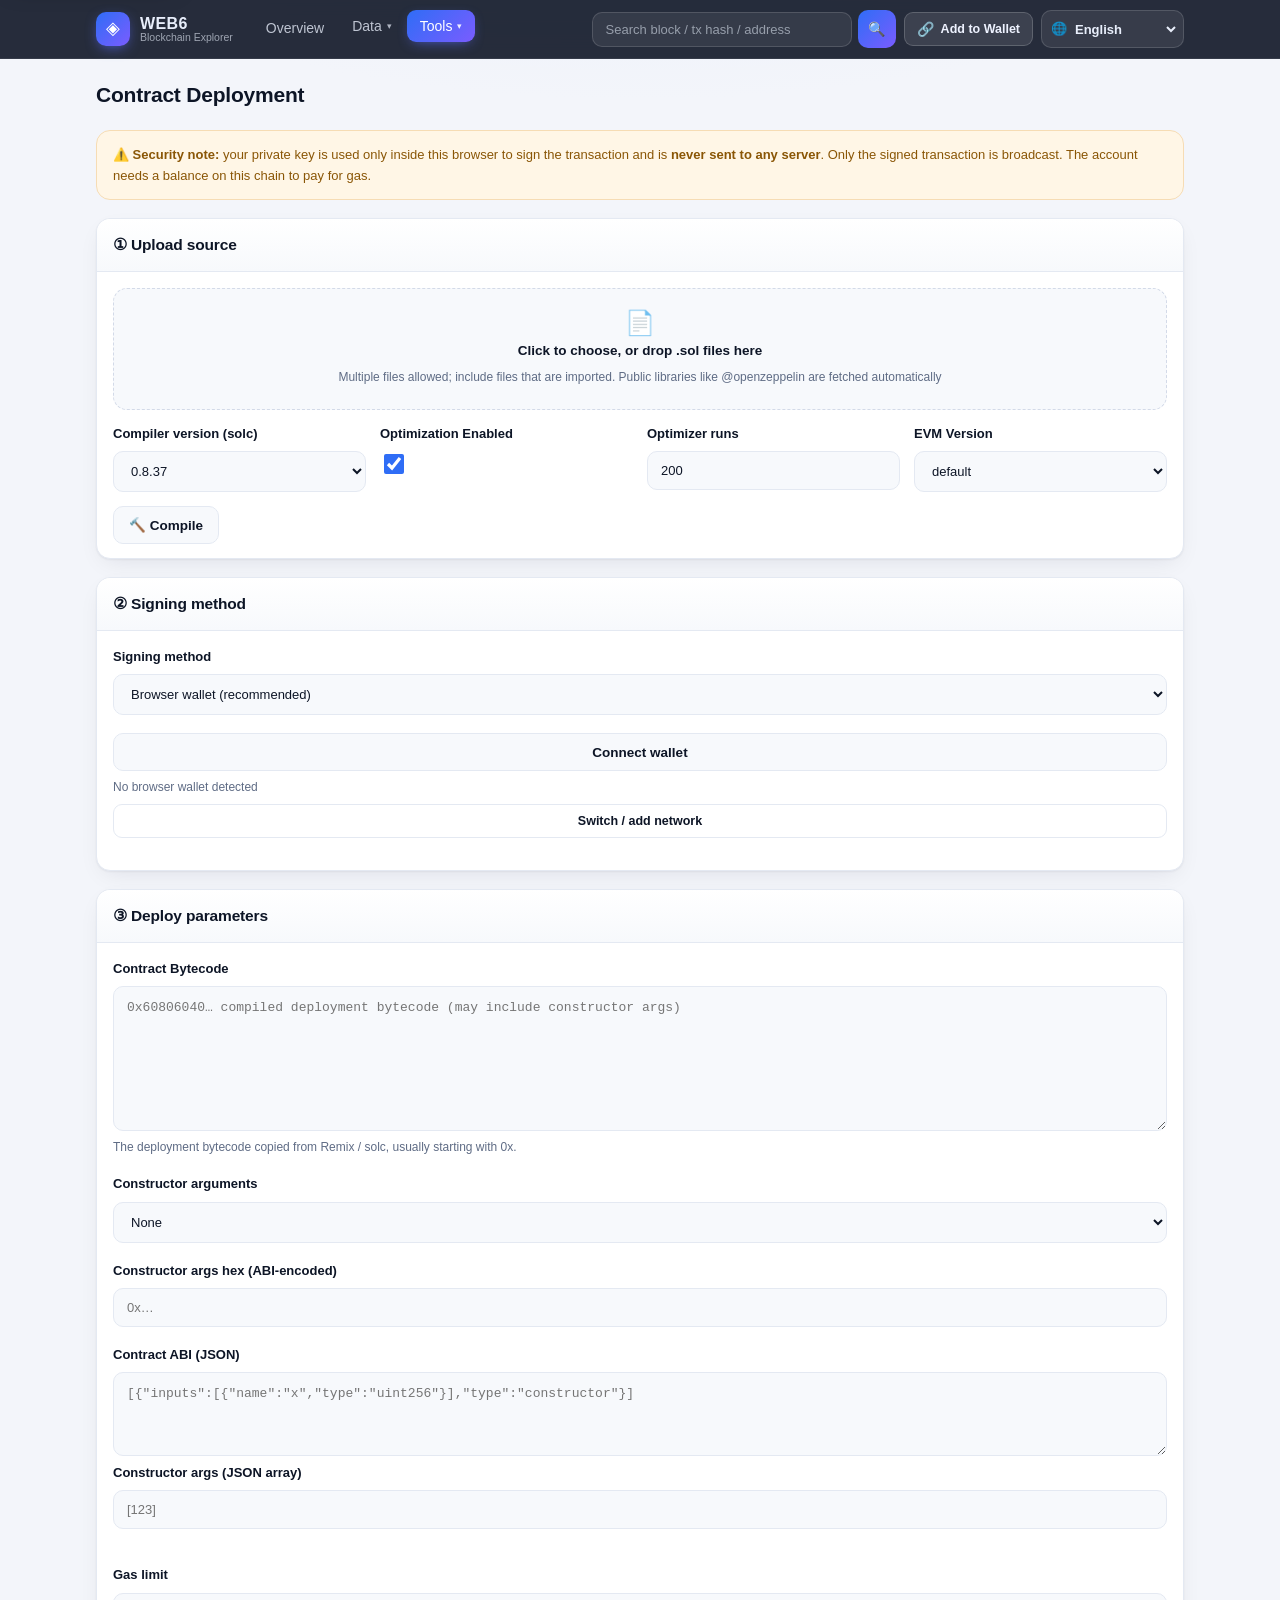
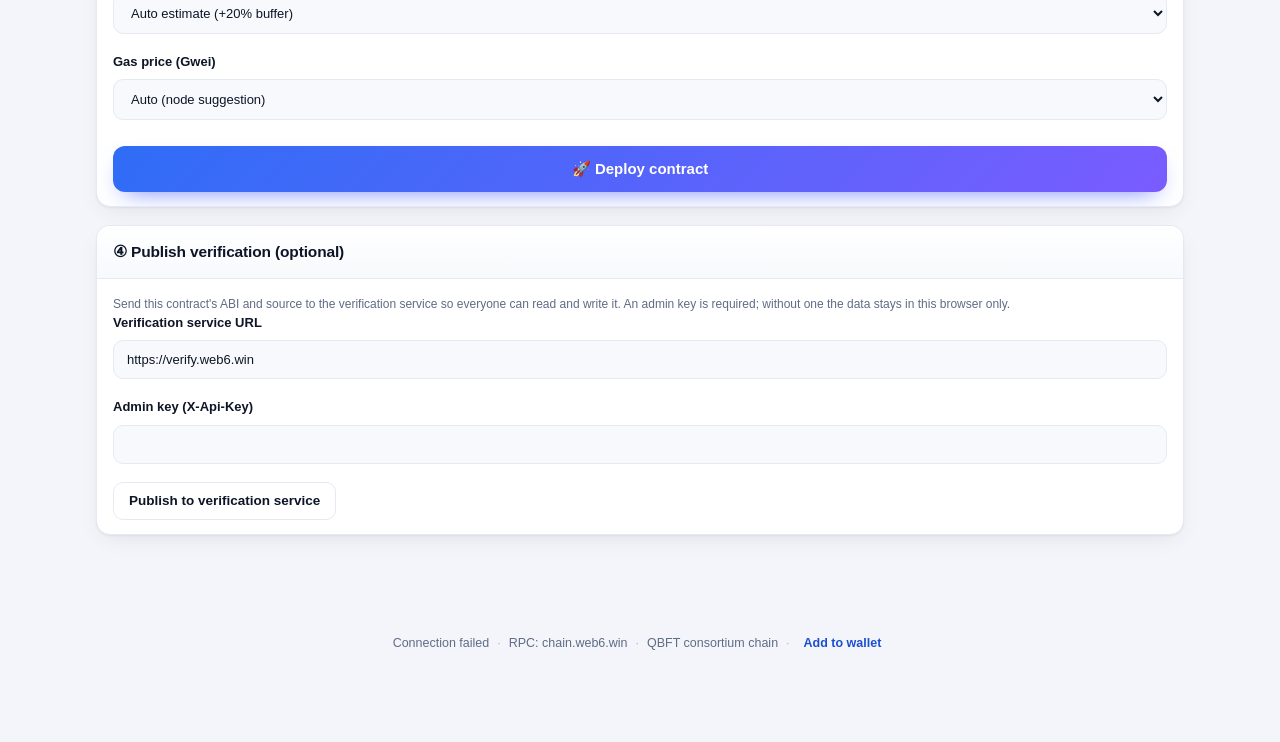
==== commit ae9b6cab: "first commit" ====
--- a/deploy.html
+++ b/deploy.html
@@ -18,16 +18,16 @@
   <meta name="viewport" content="width=device-width, initial-scale=1.0, viewport-fit=cover" />
   <meta name="theme-color" content="#0b1220" />
   <title>WEB6 Blockchain Explorer · Deploy</title>
-  <meta name="description" content="WEB6 consortium chain — contract deployment in the browser (local signing, private key never uploaded)" />
+  <meta name="description" content="WEB6 consortium chain — upload Solidity source, compile in the browser, sign and deploy with your wallet" />
   <!-- 社群分享卡：連結在 IM / 社群被轉發時顯示正確標題與摘要 -->
   <meta property="og:type" content="website" />
   <meta property="og:site_name" content="WEB6 Explorer" />
   <meta property="og:title" content="WEB6 Blockchain Explorer · Deploy" />
-  <meta property="og:description" content="WEB6 consortium chain — contract deployment in the browser (local signing, private key never uploaded)" />
+  <meta property="og:description" content="WEB6 consortium chain — upload Solidity source, compile in the browser, sign and deploy with your wallet" />
   <meta property="og:locale" content="zh_CN" />
   <meta name="twitter:card" content="summary" />
   <meta name="twitter:title" content="WEB6 Blockchain Explorer · Deploy" />
-  <meta name="twitter:description" content="WEB6 consortium chain — contract deployment in the browser (local signing, private key never uploaded)" />
+  <meta name="twitter:description" content="WEB6 consortium chain — upload Solidity source, compile in the browser, sign and deploy with your wallet" />
   <!-- 全站資料都來自此 RPC 節點，預先建連可省掉一次 DNS + TLS 握手 -->
   <link rel="preconnect" href="https://chain.web6.win" crossorigin />
   <link rel="dns-prefetch" href="https://chain.web6.win" />
@@ -47,22 +47,90 @@
 
       <div class="deploy-warn" data-i18n-html="dep.warn"></div>
 
-      <div class="panel">
-        <div class="panel-head">
-          <h2 data-i18n="dep.params">部署参数</h2>
-          <button id="genWallet" class="btn" type="button" data-i18n="dep.genWallet">🎲 生成新钱包</button>
-        </div>
-        <div class="kv deploy-form">
-          <div class="field">
-            <label for="privKey" data-i18n="dep.privKey">私钥（Private Key）</label>
-            <textarea id="privKey" rows="2" spellcheck="false" data-i18n-ph="dep.privKeyPh"></textarea>
-            <div class="hint" data-i18n="dep.privKeyHint"></div>
-          </div>
-
+      <!-- ① 原始碼上傳 + 編譯：全程在瀏覽器裡跑，原始碼不上傳任何伺服器 -->
+      <div class="panel">
+        <div class="panel-head">
+          <h2 data-i18n="dep.stepSource">① 上传源代码</h2>
+        </div>
+        <div class="kv deploy-form">
+          <div id="dropzone" class="dropzone" role="button" tabindex="0">
+            <span class="dz-icon" aria-hidden="true">📄</span>
+            <span class="dz-main" data-i18n="dep.dropzone">点击选择，或把 .sol 文件拖到这里</span>
+            <span class="hint" data-i18n="dep.dropzoneHint">可多选；被 import 的文件请一并上传</span>
+            <input id="solFiles" type="file" accept=".sol,.json,.txt" multiple hidden />
+          </div>
+
+          <!-- 偵測到 @openzeppelin 之類的裸套件 import 時，這裡會列出庫與版本 -->
+          <div id="libPicker" class="lib-picker" hidden></div>
+
+          <div id="fileList" class="file-list"></div>
+
+          <div class="field-row">
+            <div class="field">
+              <label for="solcVer" data-i18n="dep.compilerVer">编译器版本 (solc)</label>
+              <select id="solcVer"></select>
+            </div>
+            <div class="field">
+              <label for="optimize" data-i18n="code.optimize">启用优化</label>
+              <input id="optimize" type="checkbox" checked />
+            </div>
+            <div class="field">
+              <label for="optRuns" data-i18n="dep.optimizeRuns">优化次数 (runs)</label>
+              <input id="optRuns" type="number" min="1" step="1" value="200" />
+            </div>
+            <div class="field">
+              <label for="evmVersion" data-i18n="code.evmVersion">EVM 版本</label>
+              <select id="evmVersion"></select>
+            </div>
+          </div>
+
+          <button id="compileBtn" class="btn" type="button" data-i18n="dep.compileBtn">🔨 编译</button>
+          <div id="compileOut"></div>
+        </div>
+      </div>
+
+      <!-- ② 簽名方式：錢包插件（私鑰不出錢包）或本地私鑰 -->
+      <div class="panel">
+        <div class="panel-head">
+          <h2 data-i18n="dep.stepSign">② 签名方式</h2>
+        </div>
+        <div class="kv deploy-form">
+          <div class="field">
+            <label for="signMode" data-i18n="dep.signMode">签名方式</label>
+            <select id="signMode">
+              <option value="wallet" data-i18n="dep.signWallet">浏览器钱包插件（推荐）</option>
+              <option value="key" data-i18n="dep.signKey">私钥本地签名</option>
+            </select>
+          </div>
+
+          <div id="walletBox" class="field">
+            <button id="connectBtn" class="btn" type="button" data-i18n="dep.connectWallet">连接钱包</button>
+            <div id="walletState" class="hint"></div>
+            <button id="switchNetBtn" class="btn btn-ghost btn-sm" type="button" data-i18n="dep.switchNetwork" hidden>切换 / 添加网络</button>
+          </div>
+
+          <div id="keyBox" hidden>
+            <div class="field">
+              <label for="privKey" data-i18n="dep.privKey">私钥（Private Key）</label>
+              <textarea id="privKey" rows="2" spellcheck="false" data-i18n-ph="dep.privKeyPh"></textarea>
+              <div class="hint" data-i18n="dep.privKeyHint"></div>
+            </div>
+            <button id="genWallet" class="btn" type="button" data-i18n="dep.genWallet">🎲 生成新钱包</button>
+          </div>
+        </div>
+      </div>
+
+      <!-- ③ 部署參數：bytecode / 構造函數參數 / gas（編譯後會自動帶入前兩項） -->
+      <div class="panel">
+        <div class="panel-head">
+          <h2 data-i18n="dep.stepParams">③ 部署参数</h2>
+        </div>
+        <div class="kv deploy-form">
           <div class="field">
             <label for="bytecode" data-i18n="dep.bytecode">合约字节码（Bytecode）</label>
             <textarea id="bytecode" rows="6" spellcheck="false" data-i18n-ph="dep.bytecodePh"></textarea>
             <div class="hint" data-i18n="dep.bytecodeHint"></div>
+            <div id="bytecodeAuto" class="hint auto-fill" hidden></div>
           </div>
 
           <div class="field">
@@ -86,6 +154,9 @@
             <input id="ctorArgs" spellcheck="false" placeholder="[123]" />
           </div>
 
+          <!-- 編譯成功後把構造函數的每一個參數拆成獨立輸入框，不必手寫 JSON -->
+          <div id="ctorFields" class="field" hidden></div>
+
           <div class="field">
             <label for="gasMode" data-i18n="dep.gasMode">Gas 上限</label>
             <select id="gasMode">
@@ -105,6 +176,26 @@
           </div>
 
           <button id="deployBtn" class="deploy-submit" type="button" data-i18n="dep.submit">🚀 部署合约</button>
+        </div>
+      </div>
+
+      <!-- ④ 把 ABI / 原始碼發布到驗證服務（可選）：要填管理員金鑰才會動 -->
+      <div class="panel">
+        <div class="panel-head">
+          <h2 data-i18n="dep.stepPublish">④ 发布验证信息（可选）</h2>
+        </div>
+        <div class="kv deploy-form">
+          <div class="hint" data-i18n="dep.publishHint"></div>
+          <div class="field">
+            <label for="apiBase" data-i18n="dep.publishApi">验证服务地址</label>
+            <input id="apiBase" type="url" spellcheck="false" placeholder="https://verify.example.com" />
+          </div>
+          <div class="field">
+            <label for="apiKey" data-i18n="dep.publishKey">管理员密钥（X-Api-Key）</label>
+            <input id="apiKey" type="password" spellcheck="false" autocomplete="off" />
+          </div>
+          <button id="publishBtn" class="btn btn-ghost" type="button" data-i18n="dep.publishBtn">发布到验证服务</button>
+          <div id="publishState" class="hint"></div>
         </div>
       </div>
 
--- a/assets/css/styles.css
+++ b/assets/css/styles.css
@@ -32,6 +32,11 @@
      沿用 --accent / --accent-ink 的慣例：不帶後綴的是填色，-ink 才是文字。 */
   --teal-ink: #115e59;   /* 壓在 18% teal 底片上 = 6.12:1 */
   --warn-ink: #92400e;   /* 壓在 18% warn 底片上 = 5.53:1 */
+  /* --ok 直接當文字色只有 2.75:1（12% ok 底片上），達不到 4.5:1；文字一律用 -ink */
+  --ok-ink: #166534;     /* 壓在 12% ok 底片上 = 5.96:1 */
+  /* 代幣標準標籤（ERC-20 / 721 / 1155）專用，同樣遵守「填充 / -ink」成對慣例 */
+  --violet: #6d43e8;
+  --violet-ink: #3b2fa8; /* 壓在 18% violet 底片上 = 7.45:1 */
 
   --shadow-xs: 0 1px 2px rgba(13, 21, 38, .05);
   --shadow: 0 1px 2px rgba(13, 21, 38, .05), 0 8px 24px -8px rgba(13, 21, 38, .10);
@@ -76,6 +81,8 @@
        深色下要往亮的方向走才夠對比。 */
     --teal-ink: #2dd4bf;   /* 壓在 18% teal 深底片上 = 7.67:1 */
     --warn-ink: #f0a868;   /* 壓在 18% warn 深底片上 = 7.61:1 */
+    --ok-ink: #4ade80;     /* 壓在 12% ok 深底片上 = 9.28:1 */
+    --violet-ink: #b9a6ff; /* 壓在 18% violet 深底片上 = 7.26:1 */
     --shadow: 0 1px 2px rgba(0, 0, 0, .35), 0 10px 30px -10px rgba(0, 0, 0, .55);
     --shadow-lift: 0 2px 8px rgba(0, 0, 0, .4), 0 22px 48px -16px rgba(0, 0, 0, .7);
     --topbar: #060a13;
@@ -422,6 +429,28 @@
 .stat-card.accent-red .stat-ico { background: #ffeaef; color: #c00f3c; }
 .stat-card.accent-teal::after { background: #0d9488; }
 .stat-card.accent-teal .stat-ico { background: #e2f6f4; color: #0b7268; }
+
+/* 網路統計：兩欄卡片 + 掃描進度 */
+.stat-grid.two { grid-template-columns: repeat(2, minmax(0, 1fr)); }
+.stat-grid.three { grid-template-columns: repeat(3, minmax(0, 1fr)); }
+.stats-source { font-size: 11.5px; color: var(--muted); margin-top: 2px; }
+.prog-text.warn { color: var(--warn-ink, #9a6700); font-weight: 600; }
+.stats-wrap { display: flex; flex-direction: column; gap: 12px; }
+.stats-progress { font-size: 12.5px; color: var(--muted); }
+.prog-bar {
+  height: 6px; border-radius: 999px; background: var(--surface-3);
+  overflow: hidden; margin-bottom: 6px;
+}
+.prog-fill {
+  height: 100%; border-radius: 999px;
+  background: linear-gradient(90deg, var(--accent), var(--teal, #0d9488));
+  transition: width .3s var(--ease);
+}
+.prog-text { display: flex; align-items: center; gap: 6px; }
+.prog-text.ok { color: var(--teal-ink, #0b7268); font-weight: 600; }
+@media (prefers-color-scheme: dark) {
+  .prog-text.ok { color: #5fd8ce; }
+}
 @media (prefers-color-scheme: dark) {
   .stat-card.accent-blue .stat-ico { background: #16233f; color: #8fb0ff; }
   .stat-card.accent-green .stat-ico { background: #0f2a1a; color: #6ee7a8; }
@@ -430,6 +459,80 @@
   .stat-card.accent-red .stat-ico { background: #35121e; color: #ff8fa8; }
   .stat-card.accent-teal .stat-ico { background: #0c2c29; color: #5fd8ce; }
 }
+
+/* —— 網路統計面板視覺強化（scope 限 .stats-wrap，不影響其他頁的統計卡）—— */
+.stats-wrap { gap: 14px; }
+.stats-wrap .stat-grid.three { gap: 14px; }
+.stats-wrap .stat-card {
+  padding: 18px 18px 16px; gap: 14px; border-radius: 14px;
+  background: linear-gradient(180deg, var(--surface), var(--surface-2));
+}
+/* 頂部漸層色條取代原本左側短線；右上角一團同色柔光 */
+.stats-wrap .stat-card::after {
+  top: 0; bottom: auto; height: 3px; width: auto; inset-inline-end: 0;
+  border-radius: 3px 3px 0 0; opacity: .85;
+}
+.stats-wrap .stat-card::before {
+  content: ""; position: absolute; inset-inline-end: -24px; top: -24px;
+  width: 110px; height: 110px; border-radius: 50%;
+  opacity: .12; filter: blur(6px); pointer-events: none;
+}
+.stats-wrap .stat-card.accent-blue::before { background: #2f6df6; }
+.stats-wrap .stat-card.accent-red::before { background: #e11d48; }
+.stats-wrap .stat-card.accent-teal::before { background: #0d9488; }
+.stats-wrap .stat-card.accent-green::before { background: #16a34a; }
+.stats-wrap .stat-card.accent-purple::before { background: #7a5cff; }
+.stats-wrap .stat-card.accent-orange::before { background: #f59e0b; }
+.stats-wrap .stat-ico { width: 44px; height: 44px; border-radius: 13px; font-size: 19px; }
+.stats-wrap .stat-label { letter-spacing: .2px; }
+.stats-wrap .stat-value { font-size: 24px; }
+.stat-unit { font-size: 13px; font-weight: 700; color: var(--muted); letter-spacing: 0; margin-inline-start: 3px; }
+
+/* 掃描進度：內嵌小卡片 + 流光動效 */
+.stats-progress {
+  font-size: 12.5px; color: var(--muted);
+  background: var(--surface-2); border: 1px solid var(--border);
+  border-radius: 12px; padding: 12px 14px;
+}
+.stats-progress .prog-bar { height: 8px; margin-bottom: 0; }
+.stats-progress .prog-fill { position: relative; overflow: hidden; }
+.stats-progress.scanning .prog-fill::after {
+  content: ""; position: absolute; inset: 0;
+  background: linear-gradient(90deg, transparent, rgba(255, 255, 255, .5), transparent);
+  animation: progShine 1.3s linear infinite;
+}
+@keyframes progShine { from { transform: translateX(-100%); } to { transform: translateX(100%); } }
+.prog-meta {
+  display: flex; align-items: center; justify-content: space-between;
+  gap: 8px 12px; flex-wrap: wrap; margin-top: 9px;
+}
+.prog-state { font-weight: 600; color: var(--muted); display: inline-flex; align-items: center; gap: 7px; }
+.stats-progress.scanning .prog-state::before {
+  content: ""; width: 8px; height: 8px; border-radius: 50%; flex: 0 0 auto;
+  background: #2f6df6; animation: progPulse 1.1s ease infinite;
+}
+@keyframes progPulse { 50% { opacity: .25; } }
+.stats-progress.done .prog-state { color: var(--teal-ink, #0b7268); }
+.stats-progress.done .prog-state::before { content: "✓"; font-weight: 800; }
+.stats-progress.idle .prog-bar { visibility: hidden; }
+.stats-progress .prog-state.warn { color: var(--warn-ink, #9a6700); }
+@media (prefers-color-scheme: dark) {
+  .stats-progress.done .prog-state { color: #5fd8ce; }
+}
+
+/* 「重新掃描」小按鈕（面板標題右側；busy 時圖示旋轉） */
+.rescan-btn {
+  display: inline-flex; align-items: center; gap: 6px;
+  border: 1px solid var(--border-strong, var(--border)); border-radius: 999px;
+  padding: 4px 12px; background: var(--surface);
+  cursor: pointer; font-size: 12.5px; font-weight: 600;
+  transition: border-color .15s, color .15s, transform .15s;
+}
+.rescan-btn:hover { border-color: var(--accent); color: var(--accent-ink); transform: translateY(-1px); }
+.rescan-btn.busy { opacity: .6; pointer-events: none; }
+.rescan-ico { display: inline-block; }
+.rescan-btn.busy .rescan-ico { animation: rescanSpin .9s linear infinite; }
+@keyframes rescanSpin { to { transform: rotate(360deg); } }
 
 /* ===== 響應式表格 ===== */
 .rtable-wrap { width: 100%; overflow-x: auto; -webkit-overflow-scrolling: touch; }
@@ -857,6 +960,122 @@
 .deploy-submit:disabled { opacity: .6; cursor: not-allowed; }
 #deployResult { margin-top: 18px; }
 
+/* ===== 原始碼部署：上傳區 / 檔案清單 / 編譯結果 / 建構函數表單 ===== */
+.dropzone {
+  display: flex; flex-direction: column; align-items: center; gap: 6px;
+  padding: 22px 18px; margin-bottom: 14px; text-align: center;
+  border: 1.5px dashed var(--border-strong); border-radius: var(--radius);
+  background: var(--surface-2); color: var(--text); cursor: pointer;
+  transition: border-color .16s, background .16s;
+}
+.dropzone:hover, .dropzone:focus-visible, .dropzone.dz-over {
+  border-color: var(--accent); background: var(--accent-soft); outline: none;
+}
+.dz-icon { font-size: 24px; line-height: 1; }
+.dz-main { font-size: 13.5px; font-weight: 700; }
+
+.file-list { display: flex; flex-direction: column; gap: 8px; margin-bottom: 16px; }
+.file-list:empty { margin: 0; }
+.file-item {
+  display: flex; align-items: center; gap: 10px;
+  padding: 9px 12px; border: 1px solid var(--border); border-radius: 10px;
+  background: var(--surface); font-size: 13px;
+}
+.file-name {
+  flex: 1 1 auto; min-width: 0; overflow-wrap: anywhere;
+  font-family: ui-monospace, SFMono-Regular, Menlo, Consolas, monospace; font-size: 12.5px;
+}
+.file-size { flex: 0 0 auto; color: var(--muted); font-size: 12px; }
+.file-del {
+  flex: 0 0 auto; width: 32px; height: 32px; cursor: pointer;
+  border: 1px solid var(--border); border-radius: 8px;
+  background: var(--surface-2); color: var(--muted); font-family: inherit;
+}
+.file-del:hover { color: var(--fail); border-color: var(--fail); }
+
+/* 自動偵測到的第三方函式庫（@openzeppelin 等）：列出套件 + 版本選單 */
+.lib-picker {
+  margin-bottom: 16px; padding: 12px 14px;
+  border: 1px solid var(--border-strong); border-radius: 10px;
+  background: var(--surface-2);
+}
+.lib-picker[hidden] { display: none; }
+.lib-head { font-size: 12.5px; font-weight: 700; color: var(--text); margin-bottom: 8px; }
+.lib-row {
+  display: flex; align-items: center; flex-wrap: wrap; gap: 8px;
+  padding-block: 6px; border-block-start: 1px solid var(--border);
+  font-size: 12.5px;
+}
+.lib-row:first-of-type { border-block-start: none; }
+.lib-name { font-weight: 700; color: var(--text); }
+.lib-pkg {
+  flex: 1 1 auto; min-width: 0; overflow-wrap: anywhere;
+  font-family: ui-monospace, SFMono-Regular, Menlo, Consolas, monospace;
+  font-size: 11.5px; color: var(--muted);
+}
+.lib-ver {
+  flex: 0 0 auto; min-width: 110px; padding: 6px 8px;
+  border: 1px solid var(--border-strong); border-radius: 8px;
+  background: var(--surface); color: var(--text);
+  font-family: inherit; font-size: 12px;
+}
+.lib-unknown {
+  flex: 0 0 auto; padding: 2px 6px; border-radius: var(--radius-pill);
+  background: color-mix(in srgb, var(--warn) 18%, transparent);
+  color: var(--warn-ink); font-size: 11px;
+}
+/* 版本選單旁邊的說明：「需要 ^0.8.20」或「與 pragma 不匹配」 */
+.lib-note {
+  flex: 0 0 auto; font-size: 11.5px; color: var(--muted);
+  font-family: ui-monospace, SFMono-Regular, Menlo, Consolas, monospace;
+}
+/* 不合的時候要能被看見：用 -ink 文字色（填充色當文字色對比度不夠） */
+.lib-note-warn { color: var(--warn-ink); font-weight: 700; }
+.lib-ver:disabled { opacity: 0.65; cursor: progress; }
+.lib-picker .hint { margin-top: 8px; }
+/* 依賴解析摘要：比一般 .diag 窄一點，跟檔案清單同一層視覺重量 */
+.diag.lib-ok { padding: 9px 12px; font-weight: 700; }
+
+/* 同一列放「版本 / 優化 / 次數」，窄螢幕自動堆疊 */
+.field-row { display: grid; grid-template-columns: repeat(auto-fit, minmax(170px, 1fr)); gap: 0 14px; }
+.field-row .field { margin-bottom: 14px; }
+/* .field 預設把所有 input 拉滿寬，勾選框要例外 */
+.field input[type="checkbox"] { width: 20px; height: 20px; accent-color: var(--accent); }
+
+.diag {
+  margin-top: 14px; padding: 12px 14px;
+  border: 1px solid var(--border); border-radius: 10px;
+  background: var(--surface-2); font-size: 13px;
+}
+.diag-ok {
+  border-color: color-mix(in srgb, var(--ok) 40%, transparent);
+  background: color-mix(in srgb, var(--ok) 12%, transparent);
+  color: var(--ok-ink);   /* --ok 當文字色只有 2.75:1，改用 -ink */
+}
+.diag-err {
+  border-color: color-mix(in srgb, var(--fail) 40%, transparent);
+  background: color-mix(in srgb, var(--fail) 10%, transparent);
+}
+.diag-err strong { color: var(--fail); }
+.diag-warn { border-color: color-mix(in srgb, var(--warn) 40%, transparent); }
+.diag-warn > summary { cursor: pointer; font-weight: 700; color: var(--warn-ink); }
+.diag .code-box {
+  margin-top: 8px; max-height: 260px; overflow: auto;
+  white-space: pre-wrap; word-break: break-word;
+}
+
+/* 建構函數：每個參數一列（名稱 / 輸入框 / 型別） */
+.ctor-row {
+  display: grid; grid-template-columns: minmax(72px, auto) minmax(0, 1fr) auto;
+  align-items: center; gap: 10px; padding: 5px 0;
+}
+.ctor-name { font-size: 12.5px; font-weight: 700; overflow-wrap: anywhere; }
+.ctor-type { font-size: 11.5px; color: var(--muted); font-family: ui-monospace, SFMono-Regular, Menlo, Consolas, monospace; }
+.ctor-input { width: 100%; }
+
+.auto-fill { color: var(--accent-ink); }
+.panel-foot { display: flex; flex-wrap: wrap; gap: 8px; padding: 0 16px 16px; }
+
 /* =====================================================================
    響應式
    ===================================================================== */
@@ -875,6 +1094,11 @@
 @media (max-width: 900px) {
   .valid-grid { grid-template-columns: 1fr; }
   .stat-grid, .stat-grid.small { grid-template-columns: repeat(2, minmax(0, 1fr)); }
+  .stat-grid.three { grid-template-columns: repeat(2, minmax(0, 1fr)); }
+}
+
+@media (max-width: 560px) {
+  .stat-grid.three { grid-template-columns: 1fr; }
 }
 
 @media (max-width: 720px) {
@@ -1020,6 +1244,19 @@
 .tag-fail { background: color-mix(in srgb, var(--fail) 16%, transparent); color: var(--fail); border-color: color-mix(in srgb, var(--fail) 40%, transparent); }
 .tag-proxy { background: color-mix(in srgb, var(--warn) 18%, transparent); color: var(--warn-ink); border-color: color-mix(in srgb, var(--warn) 40%, transparent); }
 .tag-token { background: color-mix(in srgb, var(--teal) 18%, transparent); color: var(--teal-ink); border-color: color-mix(in srgb, var(--teal) 40%, transparent); }
+/* 代幣標準標籤（列表的「標準」欄）：刻意用紫色，與「已驗證 / 代理 / 合約」等既有標籤區分 */
+.tag-std { background: color-mix(in srgb, var(--violet) 18%, transparent); color: var(--violet-ink); border-color: color-mix(in srgb, var(--violet) 40%, transparent); }
+.tag-warn { background: color-mix(in srgb, var(--warn) 18%, transparent); color: var(--warn-ink); border-color: color-mix(in srgb, var(--warn) 40%, transparent); }
+.tag-danger { background: color-mix(in srgb, var(--fail) 16%, transparent); color: var(--fail); border-color: color-mix(in srgb, var(--fail) 40%, transparent); }
+.tag-muted { background: var(--surface-3); color: var(--muted); border-color: var(--border); }
+
+/* 验证人治理页 */
+.gov-banner { display: flex; flex-wrap: wrap; gap: 10px; margin: 14px 16px; }
+.gov-warn { color: var(--warn-ink); }
+.gov-vote-btns { display: inline-flex; gap: 6px; flex-wrap: wrap; }
+.gov-remove-form { margin-top: 12px; }
+.gov-notdeployed { padding: 16px; display: flex; flex-direction: column; gap: 8px; }
+.form-actions { margin-top: 12px; display: flex; gap: 10px; flex-wrap: wrap; }
 
 .code-box.collapsible { max-height: 160px; overflow: auto; }
 .code-meta { display: flex; align-items: center; gap: 8px; margin-bottom: 6px; font-size: 12px; color: var(--muted); }
